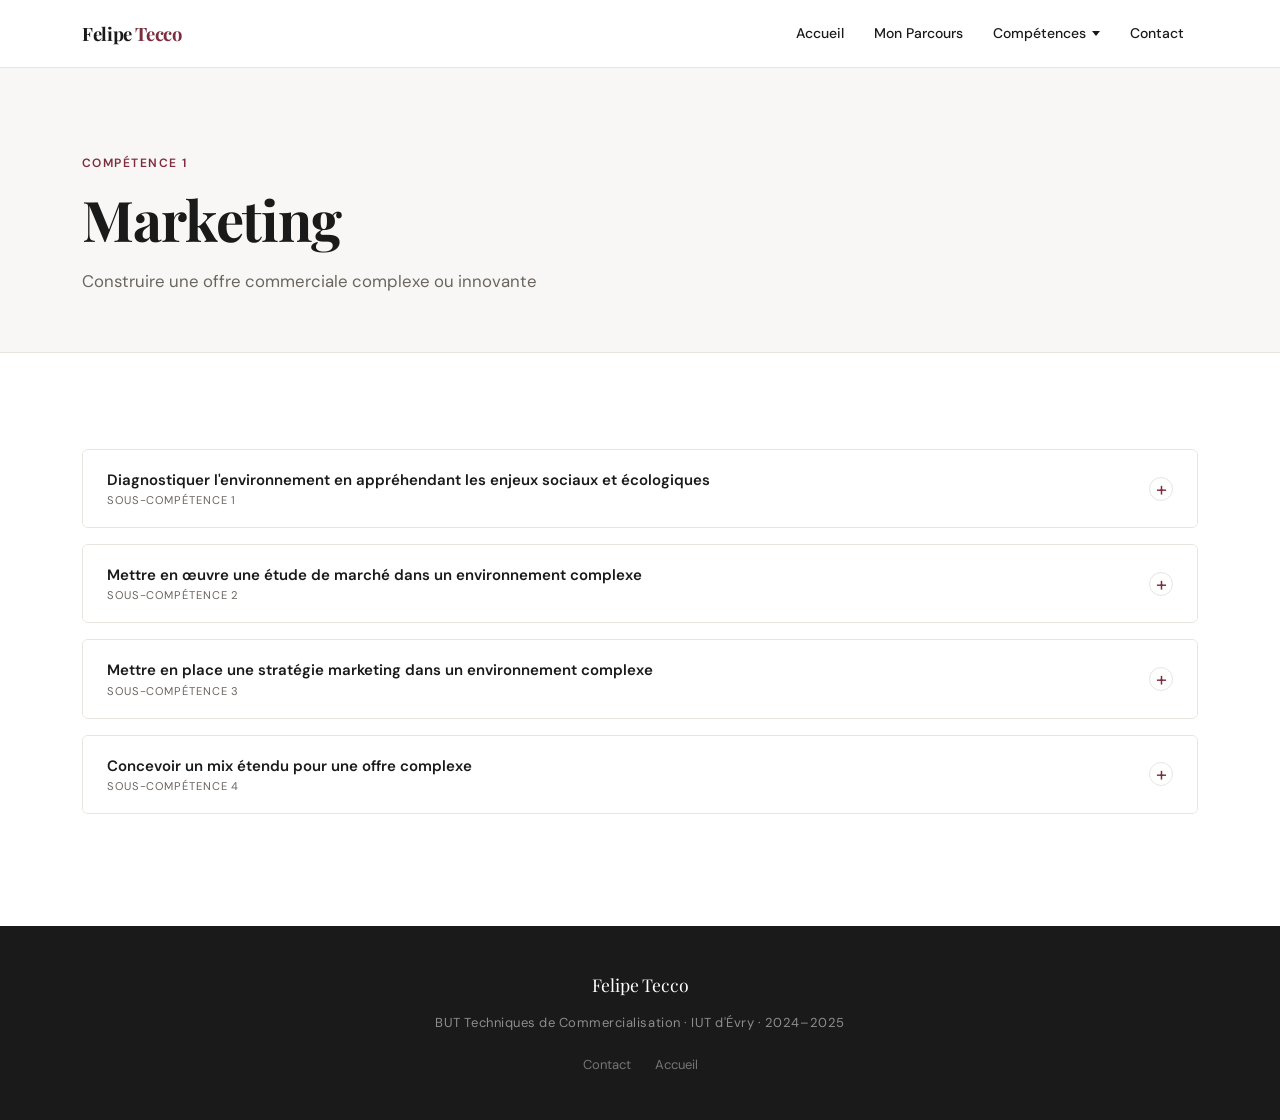
==== competence1.html @ b7314e48 "Fix BTS → BUT throughout and add profile photo Replace all occurrences of "BTS Techniques de Commerc" ====
<!DOCTYPE html>
<html lang="fr">
<head>
  <meta charset="UTF-8" />
  <meta name="viewport" content="width=device-width, initial-scale=1.0" />
  <title>Compétence 1 — Marketing · Felipe Tecco</title>
  <link rel="preconnect" href="https://fonts.googleapis.com" />
  <link rel="preconnect" href="https://fonts.gstatic.com" crossorigin />
  <link href="https://fonts.googleapis.com/css2?family=Playfair+Display:wght@700;800&family=DM+Sans:wght@400;500;600&display=swap" rel="stylesheet" />
  <link rel="stylesheet" href="assets/style.css" />
</head>
<body>

  <!-- NAV -->
  <nav class="nav" role="navigation" aria-label="Navigation principale">
    <div class="nav__inner">
      <a href="index.html" class="nav__brand">Felipe <span>Tecco</span></a>
      <ul class="nav__links">
        <li><a href="index.html" class="nav__link">Accueil</a></li>
        <li><a href="profil.html" class="nav__link">Mon Parcours</a></li>
        <li class="nav__dropdown">
          <span class="nav__dropdown-toggle" tabindex="0">Compétences <span class="chevron"></span></span>
          <ul class="nav__dropdown-menu">
            <li><a href="competence1.html" class="nav__dropdown-item">Compétence 1 <span class="item-sub">Marketing</span></a></li>
            <li><a href="competence2.html" class="nav__dropdown-item">Compétence 2 <span class="item-sub">Vente</span></a></li>
            <li><a href="competence3.html" class="nav__dropdown-item">Compétence 3 <span class="item-sub">Communication</span></a></li>
            <li><a href="competence4.html" class="nav__dropdown-item">Compétence 4 <span class="item-sub">Business Développement</span></a></li>
            <li><a href="competence5.html" class="nav__dropdown-item">Compétence 5 <span class="item-sub">Relation Client</span></a></li>
          </ul>
        </li>
        <li><a href="contact.html" class="nav__link">Contact</a></li>
      </ul>
      <button class="nav__hamburger" aria-label="Ouvrir le menu"><span></span><span></span><span></span></button>
    </div>
    <div class="nav__mobile">
      <a href="index.html" class="nav__link">Accueil</a>
      <a href="profil.html" class="nav__link">Mon Parcours</a>
      <span class="nav__dropdown-toggle">Compétences <span class="chevron"></span></span>
      <ul class="nav__dropdown-menu">
        <li><a href="competence1.html" class="nav__dropdown-item">Compétence 1 — Marketing</a></li>
        <li><a href="competence2.html" class="nav__dropdown-item">Compétence 2 — Vente</a></li>
        <li><a href="competence3.html" class="nav__dropdown-item">Compétence 3 — Communication</a></li>
        <li><a href="competence4.html" class="nav__dropdown-item">Compétence 4 — Business Développement</a></li>
        <li><a href="competence5.html" class="nav__dropdown-item">Compétence 5 — Relation Client</a></li>
      </ul>
      <a href="contact.html" class="nav__link">Contact</a>
    </div>
  </nav>

  <!-- PAGE HERO -->
  <div class="page-hero">
    <div class="container">
      <span class="page-hero__eyebrow">Compétence 1</span>
      <h1 class="page-hero__title">Marketing</h1>
      <p class="page-hero__subtitle">Construire une offre commerciale complexe ou innovante</p>
    </div>
  </div>

  <!-- ACCORDIONS -->
  <section class="section">
    <div class="container">

      <!-- SC1 -->
      <div class="accordion">
        <button class="accordion-header">
          <span class="accordion-header__title">
            Diagnostiquer l'environnement en appréhendant les enjeux sociaux et écologiques
            <span class="accordion-header__sub">Sous-compétence 1</span>
          </span>
          <span class="icon">+</span>
        </button>
        <div class="accordion-content">
          <div class="cards-grid">

            <div class="card">
              <img class="card__image" src="https://static.wixstatic.com/media/6a7b03_b6eb41e1107e409497228c99e20d9a70~mv2.png/v1/fill/w_600,h_329,al_c,q_85,usm_0.66_1.00_0.01,enc_avif,quality_auto/6a7b03_b6eb41e1107e409497228c99e20d9a70~mv2.png" alt="Création de l'application mobile senior Part'Âge" loading="lazy" />
              <div class="card__body">
                <h3 class="card__title">Création de l'application mobile senior « Part'Âge »</h3>
                <p class="card__desc">Dans le cadre d'un projet de création d'entreprise, nous devions concevoir une offre innovante répondant à un besoin de marché réel tout en intégrant les enjeux sociétaux actuels. Avec mon équipe, nous avons identifié l'isolement social des seniors comme une problématique majeure liée au vieillissement de la population et à l'évolution des modes de vie. Nous avons réalisé une étude de marché, analysé les attentes et comportements des utilisateurs seniors, puis conçu l'application mobile « Part'Âge », destinée à favoriser les rencontres amicales entre seniors autour d'activités comme la marche ou les échanges conviviaux. Ce projet m'a permis de développer ma capacité à diagnostiquer un environnement social et transformer un enjeu sociétal en opportunité marketing concrète.</p>
                <div class="card__footer">
                  <a href="https://www.canva.com/design/DAG-NcXLlII/H0peiGUd16A9NmRMWsntsw/edit" target="_blank" rel="noopener" class="btn btn--ghost btn--sm">Voir le projet</a>
                </div>
              </div>
            </div>

            <div class="card">
              <img class="card__image" src="https://static.wixstatic.com/media/6a7b03_a4203365048d4bf9bb05c1805258650e~mv2.png/v1/fill/w_448,h_275,al_c,q_85,usm_0.66_1.00_0.01,enc_avif,quality_auto/6a7b03_a4203365048d4bf9bb05c1805258650e~mv2.png" alt="Étude marketing – Impact de l'IA sur les étudiants" loading="lazy" />
              <div class="card__body">
                <h3 class="card__title">Étude marketing – Impact de l'IA sur le quotidien des étudiants</h3>
                <p class="card__desc">Dans le cadre d'une étude marketing, nous avons analysé l'impact de l'intelligence artificielle sur les habitudes et comportements des étudiants afin de comprendre comment une innovation technologique transforme un environnement d'usage. Nous avons mené une étude qualitative et quantitative, complétée par des entretiens individuels, afin d'identifier les évolutions des pratiques de travail et d'apprentissage. Ce projet m'a permis de renforcer ma capacité à observer les transformations d'un environnement et à intégrer les impacts sociétaux et technologiques dans une analyse marketing.</p>
                <div class="card__footer">
                  <a href="https://www.canva.com/design/DAHA6vSLvBk/TlxOs_dgFJTgHVYdNB839g/edit" target="_blank" rel="noopener" class="btn btn--ghost btn--sm">Voir le projet</a>
                </div>
              </div>
            </div>

            <div class="card">
              <img class="card__image" src="https://static.wixstatic.com/media/6a7b03_5403217b1704484ea4cca245613bf058~mv2.png/v1/fill/w_530,h_302,al_c,q_85,usm_0.66_1.00_0.01,enc_avif,quality_auto/6a7b03_5403217b1704484ea4cca245613bf058~mv2.png" alt="Communication de crise Carrefour" loading="lazy" />
              <div class="card__body">
                <h3 class="card__title">Communication de crise Carrefour</h3>
                <p class="card__desc">Dans le cadre d'un exercice de stratégie marketing, nous avons imaginé la gestion d'un bad buzz autour du lancement fictif d'un shampoing écologique par Carrefour. Nous avons analysé les attentes des consommateurs en matière de transparence environnementale, identifié les causes potentielles de rejet et conçu une stratégie de communication de crise adaptée. Ce projet m'a permis de mieux comprendre comment les enjeux écologiques influencent la perception d'une offre commerciale.</p>
                <div class="card__footer">
                  <a href="https://www.canva.com/design/DAG7li88ePQ/NHK-PbdaGgLIfol9tX46SA/edit" target="_blank" rel="noopener" class="btn btn--ghost btn--sm">Voir le projet</a>
                </div>
              </div>
            </div>

          </div>
        </div>
      </div>

      <!-- SC2 -->
      <div class="accordion">
        <button class="accordion-header">
          <span class="accordion-header__title">
            Mettre en œuvre une étude de marché dans un environnement complexe
            <span class="accordion-header__sub">Sous-compétence 2</span>
          </span>
          <span class="icon">+</span>
        </button>
        <div class="accordion-content">
          <div class="cards-grid">

            <div class="card">
              <img class="card__image" src="https://static.wixstatic.com/media/6a7b03_b5e159305889434984a1771ac83169f4~mv2.png/v1/fill/w_561,h_312,al_c,q_85,usm_0.66_1.00_0.01,enc_avif,quality_auto/6a7b03_b5e159305889434984a1771ac83169f4~mv2.png" alt="Part'Âge étude de marché" loading="lazy" />
              <div class="card__body">
                <h3 class="card__title">Part'Âge (étude de marché complète)</h3>
                <p class="card__desc">Dans le cadre du projet Part'Âge, nous avons mené une étude de marché complète afin d'analyser le potentiel du secteur, les tendances démographiques, les besoins spécifiques de notre cible et les solutions concurrentes. Nous avons étudié les attentes des utilisateurs potentiels, leur rapport au numérique et les freins à l'adoption. Ce projet m'a permis de développer une méthodologie structurée d'étude de marché en environnement complexe, intégrant analyse sectorielle, comportementale et concurrentielle.</p>
                <div class="card__footer">
                  <a href="https://www.canva.com/design/DAG-NcXLlII/H0peiGUd16A9NmRMWsntsw/edit" target="_blank" rel="noopener" class="btn btn--ghost btn--sm">Voir le projet</a>
                </div>
              </div>
            </div>

            <div class="card">
              <img class="card__image" src="https://static.wixstatic.com/media/6a7b03_ea03ee5318a448d4b7b4f249b4cee087~mv2.png/v1/fill/w_540,h_302,al_c,q_85,usm_0.66_1.00_0.01,enc_avif,quality_auto/6a7b03_ea03ee5318a448d4b7b4f249b4cee087~mv2.png" alt="Étude marketing IA étudiants" loading="lazy" />
              <div class="card__body">
                <h3 class="card__title">Étude marketing IA / étudiants</h3>
                <p class="card__desc">Nous avons conçu et mené une étude qualitative et quantitative sur l'impact de l'IA sur les comportements étudiants, comprenant questionnaires et entretiens individuels. Nous avons collecté, traité et analysé les données pour faire ressortir les tendances d'usage et les opportunités associées. Ce projet m'a permis d'acquérir une expérience concrète dans la mise en œuvre d'une étude de marché sur un sujet innovant nécessitant une forte capacité d'analyse.</p>
                <div class="card__footer">
                  <a href="https://www.canva.com/design/DAHA6vSLvBk/TlxOs_dgFJTgHVYdNB839g/edit" target="_blank" rel="noopener" class="btn btn--ghost btn--sm">Voir le projet</a>
                </div>
              </div>
            </div>

            <div class="card">
              <img class="card__image" src="https://static.wixstatic.com/media/6a7b03_0b5c66eaf1c0448a8e9c6d7c8ba0e8fe~mv2.png/v1/fill/w_600,h_335,al_c,q_85,usm_0.66_1.00_0.01,enc_avif,quality_auto/6a7b03_0b5c66eaf1c0448a8e9c6d7c8ba0e8fe~mv2.png" alt="Présentation du marché B2B Schneider Electric" loading="lazy" />
              <div class="card__body">
                <h3 class="card__title">Présentation du marché B2B Schneider Electric</h3>
                <p class="card__desc">Nous avons réalisé une étude approfondie du marché de Schneider Electric : structure du marché, profils clients, tendances, concurrence et chaîne de valeur. Ce projet m'a permis de mieux appréhender les spécificités d'un environnement B2B complexe et d'identifier les facteurs influençant les décisions stratégiques.</p>
                <div class="card__footer">
                  <a href="https://www.canva.com/design/DAG497lMsws/YotBS5uQXIpExZmN1yrBUA/edit" target="_blank" rel="noopener" class="btn btn--ghost btn--sm">Voir le projet</a>
                </div>
              </div>
            </div>

          </div>
        </div>
      </div>

      <!-- SC3 -->
      <div class="accordion">
        <button class="accordion-header">
          <span class="accordion-header__title">
            Mettre en place une stratégie marketing dans un environnement complexe
            <span class="accordion-header__sub">Sous-compétence 3</span>
          </span>
          <span class="icon">+</span>
        </button>
        <div class="accordion-content">
          <div class="cards-grid">

            <div class="card">
              <img class="card__image" src="https://static.wixstatic.com/media/6a7b03_e0381b89fbb640a2b2275a6ba802fc7f~mv2.png/v1/fill/w_600,h_337,al_c,q_85,usm_0.66_1.00_0.01,enc_avif,quality_auto/6a7b03_e0381b89fbb640a2b2275a6ba802fc7f~mv2.png" alt="Stratégie marketing Michel & Augustin" loading="lazy" />
              <div class="card__body">
                <h3 class="card__title">Stratégie marketing opérationnelle – Michel & Augustin</h3>
                <p class="card__desc">Nous avons élaboré une stratégie marketing complète pour Michel & Augustin : SWOT, ciblage, positionnement, mix marketing et innovation produit 2024. Ce projet m'a permis de développer ma capacité à concevoir et structurer une stratégie marketing complète dans un environnement concurrentiel et dynamique.</p>
                <div class="card__footer">
                  <a href="https://www.canva.com/design/DAHAvshxKjs/Dt5GbH0t8UQNN6Q5ZSJFBg/edit" target="_blank" rel="noopener" class="btn btn--ghost btn--sm">Voir le projet</a>
                </div>
              </div>
            </div>

            <div class="card">
              <img class="card__image" src="https://static.wixstatic.com/media/6a7b03_f47c1704d2cd467294eefc1efb4aac7f~mv2.png/v1/fill/w_600,h_336,al_c,q_85,usm_0.66_1.00_0.01,enc_avif,quality_auto/6a7b03_f47c1704d2cd467294eefc1efb4aac7f~mv2.png" alt="Communication de crise Carrefour bad buzz" loading="lazy" />
              <div class="card__body">
                <h3 class="card__title">Communication de crise Carrefour (bad buzz produit écologique)</h3>
                <p class="card__desc">Nous avons construit une stratégie de communication de crise pour Carrefour suite à un bad buzz fictif. Nous avons analysé les causes de la crise, les attentes consommateurs et élaboré un plan structuré pour restaurer la confiance. Ce projet m'a permis de comprendre comment adapter une stratégie marketing dans un contexte de réputation sensible.</p>
                <div class="card__footer">
                  <a href="https://www.canva.com/design/DAG7li88ePQ/NHK-PbdaGgLIfol9tX46SA/edit" target="_blank" rel="noopener" class="btn btn--ghost btn--sm">Voir le projet</a>
                </div>
              </div>
            </div>

            <div class="card">
              <img class="card__image" src="https://static.wixstatic.com/media/6a7b03_bfbbbb33330b4c3f97dbf9bbb5a5fed7~mv2.png/v1/fill/w_600,h_337,al_c,q_85,usm_0.66_1.00_0.01,enc_avif,quality_auto/6a7b03_bfbbbb33330b4c3f97dbf9bbb5a5fed7~mv2.png" alt="Analyse marketing B2B Peugeot" loading="lazy" />
              <div class="card__body">
                <h3 class="card__title">Analyse marketing B2B – Peugeot</h3>
                <p class="card__desc">Nous avons analysé la stratégie de Peugeot sur le marché professionnel : positionnement, ciblage et actions marketing dans le secteur automobile. Ce projet m'a permis de mieux comprendre la construction d'une stratégie marketing adaptée à un marché industriel et fortement structuré.</p>
                <div class="card__footer">
                  <a href="https://www.canva.com/design/DAHA2-D0y5A/LdI1qPLMAtLXOkcrIr-4fg/edit" target="_blank" rel="noopener" class="btn btn--ghost btn--sm">Voir le projet</a>
                </div>
              </div>
            </div>

          </div>
        </div>
      </div>

      <!-- SC4 -->
      <div class="accordion">
        <button class="accordion-header">
          <span class="accordion-header__title">
            Concevoir un mix étendu pour une offre complexe
            <span class="accordion-header__sub">Sous-compétence 4</span>
          </span>
          <span class="icon">+</span>
        </button>
        <div class="accordion-content">
          <div class="cards-grid">

            <div class="card">
              <img class="card__image" src="https://static.wixstatic.com/media/6a7b03_912c333fafb5430fa8e4e2357adf283c~mv2.png/v1/fill/w_600,h_339,al_c,q_85,usm_0.66_1.00_0.01,enc_avif,quality_auto/6a7b03_912c333fafb5430fa8e4e2357adf283c~mv2.png" alt="Michel et Augustin mix marketing" loading="lazy" />
              <div class="card__body">
                <h3 class="card__title">Michel & Augustin (mix marketing complet + innovation produit)</h3>
                <p class="card__desc">Nous avons construit un mix marketing complet intégrant les 4P et une innovation produit 2024 : stratégie produit, politique de prix cohérente avec le positionnement premium-accessible, distribution et communication. Ce projet m'a permis de concevoir un mix marketing cohérent et étendu intégrant les dimensions classiques et une logique d'innovation.</p>
                <div class="card__footer">
                  <a href="https://www.canva.com/design/DAHAvshxKjs/Dt5GbH0t8UQNN6Q5ZSJFBg/edit" target="_blank" rel="noopener" class="btn btn--ghost btn--sm">Voir le projet</a>
                </div>
              </div>
            </div>

            <div class="card">
              <img class="card__image" src="https://static.wixstatic.com/media/6a7b03_028bc35c8686451baa35298354bc08a6~mv2.png/v1/fill/w_600,h_336,al_c,q_85,usm_0.66_1.00_0.01,enc_avif,quality_auto/6a7b03_028bc35c8686451baa35298354bc08a6~mv2.png" alt="Part'Âge business model" loading="lazy" />
              <div class="card__body">
                <h3 class="card__title">Part'Âge (business model + offre complète)</h3>
                <p class="card__desc">Nous avons conçu une offre complète d'application mobile senior en structurant l'ensemble du modèle économique : proposition de valeur, fonctionnalités, modèle de monétisation, structure de coûts. Ce projet m'a permis de concevoir un mix élargi au-delà des 4P traditionnels, intégrant les dimensions produit-service et business model.</p>
                <div class="card__footer">
                  <a href="https://www.canva.com/design/DAG-NcXLlII/H0peiGUd16A9NmRMWsntsw/edit" target="_blank" rel="noopener" class="btn btn--ghost btn--sm">Voir le projet</a>
                </div>
              </div>
            </div>

            <div class="card">
              <img class="card__image" src="https://static.wixstatic.com/media/6a7b03_548fc6179b2e4637bcf029da7b449b0d~mv2.png/v1/fill/w_600,h_337,al_c,q_85,usm_0.66_1.00_0.01,enc_avif,quality_auto/6a7b03_548fc6179b2e4637bcf029da7b449b0d~mv2.png" alt="Communication de crise Carrefour mix adapté" loading="lazy" />
              <div class="card__body">
                <h3 class="card__title">Communication de crise Carrefour (mix adapté en situation sensible)</h3>
                <p class="card__desc">Nous avons adapté le mix marketing d'une marque dans un contexte de crise en identifiant les incohérences perçues et en proposant des ajustements de communication et de positionnement pour restaurer la confiance. Ce projet m'a permis de comprendre comment un mix marketing doit être ajusté en fonction des réactions du marché.</p>
                <div class="card__footer">
                  <a href="https://www.canva.com/design/DAG7li88ePQ/NHK-PbdaGgLIfol9tX46SA/edit" target="_blank" rel="noopener" class="btn btn--ghost btn--sm">Voir le projet</a>
                </div>
              </div>
            </div>

          </div>
        </div>
      </div>

    </div>
  </section>

  <!-- FOOTER -->
  <footer class="footer">
    <div class="container">
      <div class="footer__inner">
        <span class="footer__name">Felipe Tecco</span>
        <span class="footer__meta">BUT Techniques de Commercialisation · IUT d'Évry · 2024–2025</span>
        <div class="footer__links">
          <a href="contact.html">Contact</a>
          <a href="index.html">Accueil</a>
        </div>
      </div>
    </div>
  </footer>

  <script src="assets/main.js"></script>
</body>
</html>
---- assets/style.css ----
/* ============================================================
   PORTFOLIO — Felipe Tecco
   BUT Techniques de Commercialisation
   ============================================================ */

/* ------------------------------------------------------------
   1. CSS CUSTOM PROPERTIES
   ------------------------------------------------------------ */
:root {
  --color-white: #FFFFFF;
  --color-black: #1a1a1a;
  --color-bordeaux: #7B2D3E;
  --color-bordeaux-dark: #5e2230;
  --color-gray-light: #f8f7f5;
  --color-gray-mid: #e8e5e0;
  --color-gray-text: #6b6560;

  --font-display: 'Playfair Display', Georgia, serif;
  --font-body: 'DM Sans', system-ui, sans-serif;

  --size-h1: 3.5rem;
  --size-h2: 2rem;
  --size-h3: 1.25rem;
  --size-body: 1rem;
  --size-small: 0.875rem;

  --nav-height: 68px;
  --radius: 4px;
  --shadow-card: 0 2px 16px rgba(26, 26, 26, 0.07);
  --transition: 0.2s ease;
}

/* ------------------------------------------------------------
   2. RESET & BASE
   ------------------------------------------------------------ */
*, *::before, *::after {
  box-sizing: border-box;
  margin: 0;
  padding: 0;
}

html {
  scroll-behavior: smooth;
  font-size: 16px;
}

body {
  font-family: var(--font-body);
  font-size: var(--size-body);
  color: var(--color-black);
  background: var(--color-white);
  line-height: 1.7;
  -webkit-font-smoothing: antialiased;
}

img {
  display: block;
  max-width: 100%;
  height: auto;
}

a {
  color: inherit;
  text-decoration: none;
}

ul, ol {
  list-style: none;
}

button {
  cursor: pointer;
  border: none;
  background: none;
  font-family: inherit;
}

/* ------------------------------------------------------------
   3. TYPOGRAPHY
   ------------------------------------------------------------ */
h1, h2, h3, h4 {
  font-family: var(--font-display);
  font-weight: 700;
  line-height: 1.2;
  letter-spacing: -0.02em;
}

h1 { font-size: var(--size-h1); }
h2 { font-size: var(--size-h2); }
h3 { font-size: var(--size-h3); }

p {
  max-width: 70ch;
  line-height: 1.75;
}

.text-bordeaux { color: var(--color-bordeaux); }
.text-muted {
  color: var(--color-gray-text);
  font-size: var(--size-small);
  letter-spacing: 0.06em;
  text-transform: uppercase;
}

/* ------------------------------------------------------------
   4. LAYOUT UTILITIES
   ------------------------------------------------------------ */
.container {
  width: 100%;
  max-width: 1180px;
  margin: 0 auto;
  padding: 0 2rem;
}

.section {
  padding: 6rem 0;
}

.section--gray {
  background: var(--color-gray-light);
}

.section-label {
  display: inline-block;
  font-family: var(--font-body);
  font-size: 0.75rem;
  font-weight: 600;
  letter-spacing: 0.12em;
  text-transform: uppercase;
  color: var(--color-bordeaux);
  margin-bottom: 1rem;
}

.section-title {
  font-size: var(--size-h2);
  margin-bottom: 1rem;
}

.section-intro {
  font-size: 1.05rem;
  color: var(--color-gray-text);
  max-width: 60ch;
  margin-bottom: 3rem;
}

/* ------------------------------------------------------------
   5. NAVIGATION
   ------------------------------------------------------------ */
.nav {
  position: sticky;
  top: 0;
  z-index: 1000;
  background: var(--color-white);
  border-bottom: 1px solid var(--color-gray-mid);
  height: var(--nav-height);
  display: flex;
  align-items: center;
}

.nav__inner {
  display: flex;
  align-items: center;
  justify-content: space-between;
  width: 100%;
  max-width: 1180px;
  margin: 0 auto;
  padding: 0 2rem;
}

.nav__brand {
  font-family: var(--font-display);
  font-size: 1.15rem;
  font-weight: 700;
  color: var(--color-black);
  letter-spacing: -0.02em;
  white-space: nowrap;
}

.nav__brand span {
  color: var(--color-bordeaux);
}

.nav__links {
  display: flex;
  align-items: center;
  gap: 0.125rem;
}

.nav__link {
  display: inline-flex;
  align-items: center;
  gap: 0.3rem;
  padding: 0.45rem 0.875rem;
  font-size: 0.875rem;
  font-weight: 500;
  color: var(--color-black);
  border-radius: var(--radius);
  transition: color var(--transition), background var(--transition);
  white-space: nowrap;
}

.nav__link:hover,
.nav__link.active {
  color: var(--color-bordeaux);
  background: rgba(123, 45, 62, 0.06);
}

.nav__link.active {
  font-weight: 600;
}

/* Dropdown */
.nav__dropdown {
  position: relative;
}

.nav__dropdown-toggle {
  display: inline-flex;
  align-items: center;
  gap: 0.35rem;
  padding: 0.45rem 0.875rem;
  font-size: 0.875rem;
  font-weight: 500;
  color: var(--color-black);
  border-radius: var(--radius);
  transition: color var(--transition), background var(--transition);
  cursor: pointer;
  user-select: none;
  white-space: nowrap;
}

.nav__dropdown-toggle:hover,
.nav__dropdown.open .nav__dropdown-toggle {
  color: var(--color-bordeaux);
  background: rgba(123, 45, 62, 0.06);
}

.nav__dropdown-toggle .chevron {
  display: inline-block;
  width: 0;
  height: 0;
  border-left: 4px solid transparent;
  border-right: 4px solid transparent;
  border-top: 5px solid currentColor;
  transition: transform var(--transition);
  margin-top: 1px;
  flex-shrink: 0;
}

.nav__dropdown.open .nav__dropdown-toggle .chevron {
  transform: rotate(180deg);
}

.nav__dropdown-menu {
  display: none;
  position: absolute;
  top: calc(100% + 8px);
  left: 0;
  background: var(--color-white);
  border: 1px solid var(--color-gray-mid);
  border-radius: 6px;
  box-shadow: 0 8px 32px rgba(26, 26, 26, 0.12);
  min-width: 270px;
  padding: 0.5rem 0;
  z-index: 100;
}

.nav__dropdown.open .nav__dropdown-menu {
  display: block;
}

.nav__dropdown-item {
  display: block;
  padding: 0.65rem 1.25rem;
  font-size: 0.875rem;
  font-weight: 500;
  color: var(--color-black);
  transition: color var(--transition), background var(--transition);
}

.nav__dropdown-item:hover,
.nav__dropdown-item.active {
  color: var(--color-bordeaux);
  background: var(--color-gray-light);
}

.nav__dropdown-item .item-sub {
  display: block;
  font-size: 0.75rem;
  font-weight: 400;
  color: var(--color-gray-text);
  margin-top: 0.1rem;
}

/* Hamburger */
.nav__hamburger {
  display: none;
  flex-direction: column;
  gap: 5px;
  padding: 8px;
  border-radius: var(--radius);
  cursor: pointer;
}

.nav__hamburger span {
  display: block;
  width: 22px;
  height: 2px;
  background: var(--color-black);
  transition: transform 0.25s ease, opacity 0.25s ease;
  transform-origin: center;
}

.nav__hamburger.open span:nth-child(1) {
  transform: translateY(7px) rotate(45deg);
}

.nav__hamburger.open span:nth-child(2) {
  opacity: 0;
}

.nav__hamburger.open span:nth-child(3) {
  transform: translateY(-7px) rotate(-45deg);
}

/* Mobile nav */
.nav__mobile {
  display: none;
  position: fixed;
  top: var(--nav-height);
  left: 0;
  right: 0;
  background: var(--color-white);
  border-bottom: 1px solid var(--color-gray-mid);
  padding: 0.75rem 1.5rem 1.5rem;
  z-index: 999;
  flex-direction: column;
  gap: 0;
  max-height: calc(100vh - var(--nav-height));
  overflow-y: auto;
}

.nav__mobile.open {
  display: flex;
}

.nav__mobile .nav__link,
.nav__mobile .nav__dropdown-toggle {
  width: 100%;
  padding: 0.875rem 0;
  border-radius: 0;
  border-bottom: 1px solid var(--color-gray-mid);
  font-size: 0.9375rem;
}

.nav__mobile .nav__dropdown-menu {
  position: static;
  box-shadow: none;
  border: none;
  padding: 0.25rem 0 0.25rem 1rem;
  min-width: unset;
  display: block;
}

.nav__mobile .nav__dropdown-item {
  padding: 0.625rem 0;
  border-bottom: 1px solid var(--color-gray-mid);
  font-size: 0.875rem;
}

.nav__mobile .nav__dropdown-item:last-child {
  border-bottom: none;
}

/* ------------------------------------------------------------
   6. HERO SECTION
   ------------------------------------------------------------ */
.hero {
  min-height: calc(100vh - var(--nav-height));
  display: flex;
  align-items: center;
  justify-content: center;
  background: var(--color-gray-light);
  text-align: center;
  padding: 5rem 2rem;
  position: relative;
  overflow: hidden;
}

.hero::before {
  content: '';
  position: absolute;
  top: 0; left: 0; right: 0; bottom: 0;
  background: radial-gradient(ellipse at 70% 30%, rgba(123, 45, 62, 0.06) 0%, transparent 60%);
  pointer-events: none;
}

.hero__inner {
  position: relative;
  max-width: 820px;
}

.hero__eyebrow {
  display: inline-block;
  font-size: 0.75rem;
  font-weight: 600;
  letter-spacing: 0.14em;
  text-transform: uppercase;
  color: var(--color-bordeaux);
  margin-bottom: 1.5rem;
  padding: 0.35rem 0.9rem;
  border: 1px solid rgba(123, 45, 62, 0.3);
  border-radius: 100px;
}

.hero__title {
  font-size: clamp(2.5rem, 7vw, var(--size-h1));
  margin-bottom: 1.25rem;
  color: var(--color-black);
}

.hero__subtitle {
  font-family: var(--font-body);
  font-size: 1.1rem;
  font-weight: 400;
  color: var(--color-gray-text);
  margin-bottom: 0.75rem;
  max-width: none;
}

.hero__accroche {
  font-family: var(--font-body);
  font-size: 1rem;
  font-weight: 500;
  color: var(--color-black);
  margin-bottom: 2.75rem;
  max-width: none;
}

.hero__cta-group {
  display: flex;
  gap: 1rem;
  justify-content: center;
  flex-wrap: wrap;
}

/* ------------------------------------------------------------
   7. BUTTONS
   ------------------------------------------------------------ */
.btn {
  display: inline-flex;
  align-items: center;
  gap: 0.5rem;
  padding: 0.7rem 1.5rem;
  font-family: var(--font-body);
  font-size: 0.875rem;
  font-weight: 600;
  border-radius: var(--radius);
  transition: background var(--transition), color var(--transition), border-color var(--transition);
  white-space: nowrap;
}

.btn--primary {
  background: var(--color-bordeaux);
  color: var(--color-white);
  border: 2px solid var(--color-bordeaux);
}

.btn--primary:hover {
  background: var(--color-bordeaux-dark);
  border-color: var(--color-bordeaux-dark);
}

.btn--outline {
  background: transparent;
  color: var(--color-black);
  border: 2px solid var(--color-black);
}

.btn--outline:hover {
  background: var(--color-black);
  color: var(--color-white);
}

.btn--ghost {
  background: transparent;
  color: var(--color-bordeaux);
  border: 2px solid var(--color-bordeaux);
}

.btn--ghost:hover {
  background: var(--color-bordeaux);
  color: var(--color-white);
}

.btn--sm {
  padding: 0.5rem 1.1rem;
  font-size: 0.8125rem;
}

/* ------------------------------------------------------------
   8. CARDS (PROJECT CARDS)
   ------------------------------------------------------------ */
.cards-grid {
  display: grid;
  grid-template-columns: repeat(3, 1fr);
  gap: 1.75rem;
}

.card {
  background: var(--color-white);
  border: 1px solid var(--color-gray-mid);
  border-radius: 6px;
  overflow: hidden;
  display: flex;
  flex-direction: column;
  box-shadow: var(--shadow-card);
  transition: box-shadow var(--transition), transform var(--transition);
}

.card:hover {
  box-shadow: 0 6px 28px rgba(26, 26, 26, 0.12);
  transform: translateY(-2px);
}

.card__image {
  width: 100%;
  height: 185px;
  object-fit: cover;
  background: var(--color-gray-mid);
  flex-shrink: 0;
}

.card__body {
  padding: 1.375rem 1.5rem 1.5rem;
  display: flex;
  flex-direction: column;
  flex: 1;
}

.card__title {
  font-size: var(--size-h3);
  margin-bottom: 0.75rem;
  line-height: 1.3;
}

.card__desc {
  font-size: 0.875rem;
  color: var(--color-gray-text);
  line-height: 1.65;
  flex: 1;
  margin-bottom: 1.25rem;
  max-width: none;
}

.card__footer {
  margin-top: auto;
}

/* ------------------------------------------------------------
   9. ACCORDION
   ------------------------------------------------------------ */
.accordion {
  border: 1px solid var(--color-gray-mid);
  border-radius: 6px;
  margin-bottom: 1rem;
  overflow: hidden;
}

.accordion-header {
  width: 100%;
  display: flex;
  align-items: center;
  justify-content: space-between;
  padding: 1.25rem 1.5rem;
  background: var(--color-white);
  font-family: var(--font-body);
  font-size: 0.9375rem;
  font-weight: 600;
  color: var(--color-black);
  text-align: left;
  cursor: pointer;
  transition: background var(--transition);
  gap: 1rem;
}

.accordion-header:hover {
  background: var(--color-gray-light);
}

.accordion.open .accordion-header {
  background: var(--color-gray-light);
  color: var(--color-bordeaux);
  border-bottom: 1px solid var(--color-gray-mid);
}

.accordion-header__title {
  display: flex;
  flex-direction: column;
  gap: 0.2rem;
}

.accordion-header__sub {
  font-family: var(--font-body);
  font-size: 0.7rem;
  font-weight: 400;
  color: var(--color-gray-text);
  text-transform: uppercase;
  letter-spacing: 0.08em;
}

.accordion-header .icon {
  flex-shrink: 0;
  width: 24px;
  height: 24px;
  display: flex;
  align-items: center;
  justify-content: center;
  color: var(--color-bordeaux);
  font-size: 1.25rem;
  font-weight: 400;
  line-height: 1;
  transition: transform var(--transition);
  border: 1.5px solid var(--color-gray-mid);
  border-radius: 50%;
}

.accordion.open .accordion-header .icon {
  transform: rotate(45deg);
  border-color: var(--color-bordeaux);
}

.accordion-content {
  display: none;
  padding: 2rem 1.5rem 2.5rem;
  background: var(--color-white);
}

.accordion.open .accordion-content {
  display: block;
}

/* ------------------------------------------------------------
   10. PAGE HERO (INNER PAGES)
   ------------------------------------------------------------ */
.page-hero {
  padding: 5rem 0 3.5rem;
  background: var(--color-gray-light);
  border-bottom: 1px solid var(--color-gray-mid);
}

.page-hero__eyebrow {
  display: inline-block;
  font-size: 0.75rem;
  font-weight: 600;
  letter-spacing: 0.12em;
  text-transform: uppercase;
  color: var(--color-bordeaux);
  margin-bottom: 0.75rem;
}

.page-hero__title {
  font-size: clamp(2rem, 5vw, var(--size-h1));
  margin-bottom: 0.875rem;
}

.page-hero__subtitle {
  font-size: 1.05rem;
  color: var(--color-gray-text);
  max-width: 60ch;
}

/* ------------------------------------------------------------
   11. PROFIL PAGE
   ------------------------------------------------------------ */
.profil-grid {
  display: grid;
  grid-template-columns: 280px 1fr;
  gap: 5rem;
  align-items: start;
}

.profil-aside {
  position: sticky;
  top: calc(var(--nav-height) + 2rem);
}

.profil-photo {
  width: 160px;
  height: 160px;
  border-radius: 50%;
  object-fit: cover;
  object-position: center top;
  display: block;
  margin: 0 auto 1.75rem;
  border: 3px solid var(--color-gray-mid);
}

.profil-photo-placeholder {
  width: 100%;
  aspect-ratio: 3/4;
  background: var(--color-gray-mid);
  border-radius: 6px;
  display: flex;
  flex-direction: column;
  align-items: center;
  justify-content: center;
  margin-bottom: 1.75rem;
  color: var(--color-gray-text);
  font-size: 0.8125rem;
  text-align: center;
  gap: 0.5rem;
  border: 2px dashed var(--color-gray-mid);
}

.profil-info-list {
  display: flex;
  flex-direction: column;
  gap: 1rem;
}

.profil-info-item {
  display: flex;
  flex-direction: column;
  gap: 0.15rem;
  padding-bottom: 1rem;
  border-bottom: 1px solid var(--color-gray-mid);
}

.profil-info-item:last-child {
  border-bottom: none;
  padding-bottom: 0;
}

.profil-info-item .label {
  font-size: 0.7rem;
  font-weight: 600;
  letter-spacing: 0.1em;
  text-transform: uppercase;
  color: var(--color-gray-text);
}

.profil-info-item .value {
  font-size: 0.9rem;
  font-weight: 500;
  color: var(--color-black);
}

.profil-main h2 {
  margin-bottom: 1.25rem;
}

.profil-main > p {
  color: var(--color-gray-text);
  margin-bottom: 1.5rem;
}

.timeline {
  margin-top: 3.5rem;
  border-top: 1px solid var(--color-gray-mid);
}

.timeline-title {
  font-size: var(--size-h2);
  margin-bottom: 0;
  padding-top: 2.5rem;
  padding-bottom: 1.5rem;
}

.timeline__item {
  display: grid;
  grid-template-columns: 110px 1fr;
  gap: 1.5rem;
  padding: 1.75rem 0;
  border-bottom: 1px solid var(--color-gray-mid);
}

.timeline__date {
  font-size: 0.8rem;
  font-weight: 600;
  color: var(--color-bordeaux);
  letter-spacing: 0.04em;
  padding-top: 0.15rem;
}

.timeline__content h3 {
  font-size: 1rem;
  margin-bottom: 0.35rem;
}

.timeline__content p {
  font-size: 0.875rem;
  color: var(--color-gray-text);
  margin-bottom: 0;
  max-width: none;
}

/* ------------------------------------------------------------
   12. CONTACT PAGE
   ------------------------------------------------------------ */
.contact-grid {
  display: grid;
  grid-template-columns: 1fr 1.5fr;
  gap: 5rem;
  align-items: start;
}

.contact-info h2 {
  margin-bottom: 1rem;
}

.contact-info > p {
  color: var(--color-gray-text);
  margin-bottom: 2.5rem;
}

.contact-links {
  display: flex;
  flex-direction: column;
  gap: 0.75rem;
}

.contact-link {
  display: flex;
  align-items: center;
  gap: 0.875rem;
  font-size: 0.9rem;
  font-weight: 500;
  color: var(--color-black);
  padding: 0.875rem 1rem;
  border: 1.5px solid var(--color-gray-mid);
  border-radius: 6px;
  transition: border-color var(--transition), color var(--transition);
}

.contact-link:hover {
  border-color: var(--color-bordeaux);
  color: var(--color-bordeaux);
}

/* Form */
.form {
  display: flex;
  flex-direction: column;
  gap: 1.25rem;
}

.form-group {
  display: flex;
  flex-direction: column;
  gap: 0.4rem;
}

.form-group label {
  font-size: 0.8125rem;
  font-weight: 600;
  letter-spacing: 0.04em;
  color: var(--color-black);
}

.form-group input,
.form-group textarea {
  width: 100%;
  padding: 0.8rem 1rem;
  font-family: var(--font-body);
  font-size: 0.9375rem;
  color: var(--color-black);
  background: var(--color-white);
  border: 1.5px solid var(--color-gray-mid);
  border-radius: var(--radius);
  outline: none;
  transition: border-color var(--transition);
  resize: vertical;
}

.form-group input:focus,
.form-group textarea:focus {
  border-color: var(--color-bordeaux);
}

.form-group textarea {
  min-height: 160px;
}

/* ------------------------------------------------------------
   13. FOOTER
   ------------------------------------------------------------ */
.footer {
  background: var(--color-black);
  color: rgba(255,255,255,0.5);
  padding: 2.75rem 0;
}

.footer__inner {
  display: flex;
  flex-direction: column;
  align-items: center;
  gap: 0.5rem;
  text-align: center;
}

.footer__name {
  font-family: var(--font-display);
  font-size: 1.1rem;
  color: var(--color-white);
  letter-spacing: -0.01em;
  margin-bottom: 0.25rem;
}

.footer__meta {
  font-size: 0.8125rem;
  letter-spacing: 0.04em;
}

.footer__links {
  display: flex;
  gap: 1.5rem;
  margin-top: 0.75rem;
}

.footer__links a {
  font-size: 0.8125rem;
  color: rgba(255,255,255,0.4);
  transition: color var(--transition);
}

.footer__links a:hover {
  color: var(--color-white);
}

/* ------------------------------------------------------------
   14. INDEX — INTRO / ABOUT
   ------------------------------------------------------------ */
.intro-grid {
  display: grid;
  grid-template-columns: 1fr 1fr;
  gap: 6rem;
  align-items: center;
}

.intro-text h2 {
  margin-bottom: 1.25rem;
}

.intro-text > p {
  color: var(--color-gray-text);
  margin-bottom: 1.5rem;
}

.intro-stat-row {
  display: flex;
  gap: 3rem;
  margin-top: 2.5rem;
  padding-top: 2rem;
  border-top: 1px solid var(--color-gray-mid);
}

.intro-stat h3 {
  font-size: 2.25rem;
  color: var(--color-bordeaux);
  margin-bottom: 0.2rem;
}

.intro-stat p {
  font-size: 0.8125rem;
  color: var(--color-gray-text);
  margin-bottom: 0;
  max-width: none;
}

.intro-visual {
  background: var(--color-gray-light);
  border-radius: 8px;
  aspect-ratio: 4/5;
  display: flex;
  align-items: center;
  justify-content: center;
  border: 1px solid var(--color-gray-mid);
  color: var(--color-gray-text);
  font-size: 0.875rem;
  text-align: center;
  padding: 2rem;
}

/* Competences strip */
.comp-strip {
  display: grid;
  grid-template-columns: repeat(5, 1fr);
  gap: 0;
  border: 1px solid var(--color-gray-mid);
  border-radius: 8px;
  overflow: hidden;
}

.comp-strip__item {
  padding: 2rem 1.5rem;
  display: flex;
  flex-direction: column;
  gap: 0.5rem;
  border-right: 1px solid var(--color-gray-mid);
  transition: background var(--transition);
  text-decoration: none;
  color: inherit;
}

.comp-strip__item:last-child {
  border-right: none;
}

.comp-strip__item:hover {
  background: var(--color-gray-light);
}

.comp-strip__num {
  font-family: var(--font-display);
  font-size: 1.75rem;
  color: var(--color-gray-mid);
  line-height: 1;
}

.comp-strip__title {
  font-size: 0.875rem;
  font-weight: 600;
  color: var(--color-black);
  line-height: 1.3;
}

.comp-strip__sub {
  font-size: 0.75rem;
  color: var(--color-gray-text);
  line-height: 1.4;
}

/* ------------------------------------------------------------
   15. DIVIDER
   ------------------------------------------------------------ */
hr.divider {
  border: none;
  border-top: 1px solid var(--color-gray-mid);
  margin: 0;
}

/* ------------------------------------------------------------
   16. BADGE / TAG
   ------------------------------------------------------------ */
.badge {
  display: inline-block;
  padding: 0.25rem 0.75rem;
  background: rgba(123, 45, 62, 0.08);
  color: var(--color-bordeaux);
  font-size: 0.75rem;
  font-weight: 600;
  letter-spacing: 0.06em;
  text-transform: uppercase;
  border-radius: 100px;
}

/* ------------------------------------------------------------
   17. RESPONSIVE
   ------------------------------------------------------------ */
@media (max-width: 1024px) {
  .comp-strip {
    grid-template-columns: repeat(3, 1fr);
  }
  .comp-strip__item:nth-child(3) {
    border-right: none;
  }
  .comp-strip__item:nth-child(n+4) {
    border-top: 1px solid var(--color-gray-mid);
  }
  .comp-strip__item:nth-child(4) {
    border-right: 1px solid var(--color-gray-mid);
  }
  .comp-strip__item:nth-child(5) {
    border-right: none;
  }
}

@media (max-width: 900px) {
  .nav__links {
    display: none;
  }
  .nav__hamburger {
    display: flex;
  }

  .intro-grid,
  .profil-grid,
  .contact-grid {
    grid-template-columns: 1fr;
    gap: 2.5rem;
  }

  .profil-aside {
    position: static;
  }

  .profil-photo-placeholder {
    aspect-ratio: 3/2;
    max-height: 280px;
  }

  .profil-grid {
    gap: 3rem;
  }

  .cards-grid {
    grid-template-columns: repeat(2, 1fr);
  }

  :root {
    --size-h1: 2.75rem;
  }
}

@media (max-width: 640px) {
  .container {
    padding: 0 1.25rem;
  }

  .section {
    padding: 3.5rem 0;
  }

  .cards-grid {
    grid-template-columns: 1fr;
  }

  .comp-strip {
    grid-template-columns: 1fr 1fr;
  }

  .comp-strip__item {
    border-right: 1px solid var(--color-gray-mid);
  }

  .comp-strip__item:nth-child(even) {
    border-right: none;
  }

  .comp-strip__item:nth-child(odd) {
    border-right: 1px solid var(--color-gray-mid);
  }

  .comp-strip__item:nth-child(n+3) {
    border-top: 1px solid var(--color-gray-mid);
  }

  :root {
    --size-h1: 2.2rem;
    --size-h2: 1.75rem;
  }

  .hero {
    padding: 3rem 1.25rem;
    min-height: 90vh;
  }

  .page-hero {
    padding: 3rem 0 2.5rem;
  }

  .intro-stat-row {
    flex-direction: column;
    gap: 1.5rem;
  }

  .timeline__item {
    grid-template-columns: 1fr;
    gap: 0.35rem;
  }

  .contact-grid {
    gap: 2rem;
  }

  .hero__cta-group {
    flex-direction: column;
    align-items: center;
  }
}
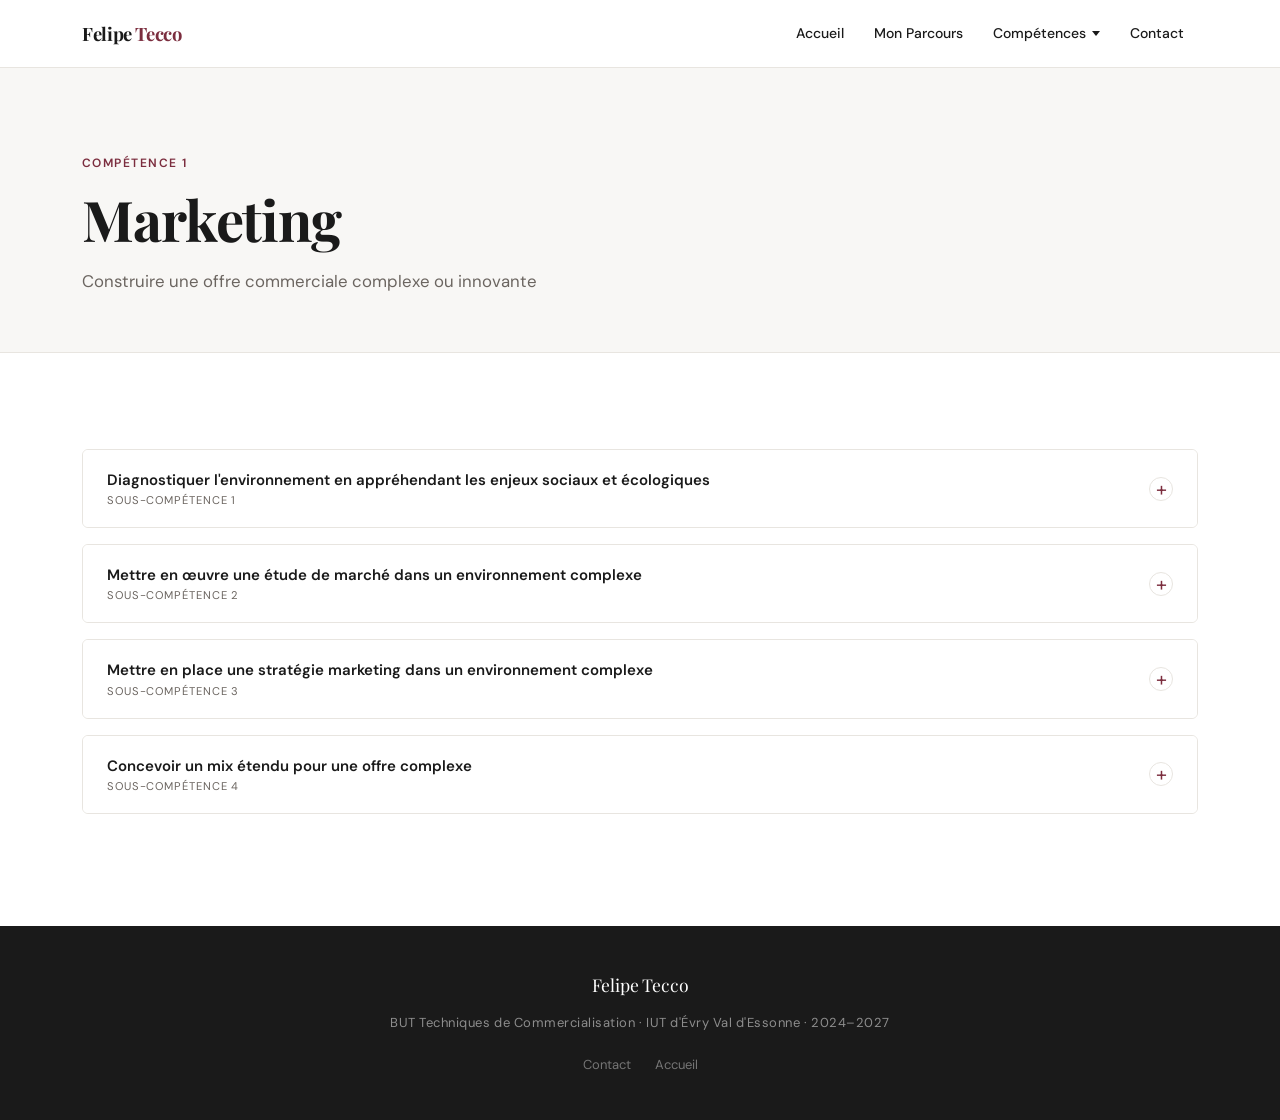
==== commit 8c8c0620: "Multiple corrections: photo, content, links and metadata - Use 'photo felipe.jpg' on Accueil, Contac" ====
--- a/competence1.html
+++ b/competence1.html
@@ -264,7 +264,7 @@
     <div class="container">
       <div class="footer__inner">
         <span class="footer__name">Felipe Tecco</span>
-        <span class="footer__meta">BUT Techniques de Commercialisation · IUT d'Évry · 2024–2025</span>
+        <span class="footer__meta">BUT Techniques de Commercialisation · IUT d'Évry Val d'Essonne · 2024–2027</span>
         <div class="footer__links">
           <a href="contact.html">Contact</a>
           <a href="index.html">Accueil</a>
--- a/assets/style.css
+++ b/assets/style.css
@@ -685,6 +685,17 @@
   top: calc(var(--nav-height) + 2rem);
 }
 
+.intro-photo {
+  width: 100%;
+  max-width: 320px;
+  border-radius: 8px;
+  object-fit: cover;
+  object-position: center top;
+  display: block;
+  margin: 0 auto;
+  box-shadow: 0 8px 32px rgba(0,0,0,0.10);
+}
+
 .profil-photo {
   width: 160px;
   height: 160px;
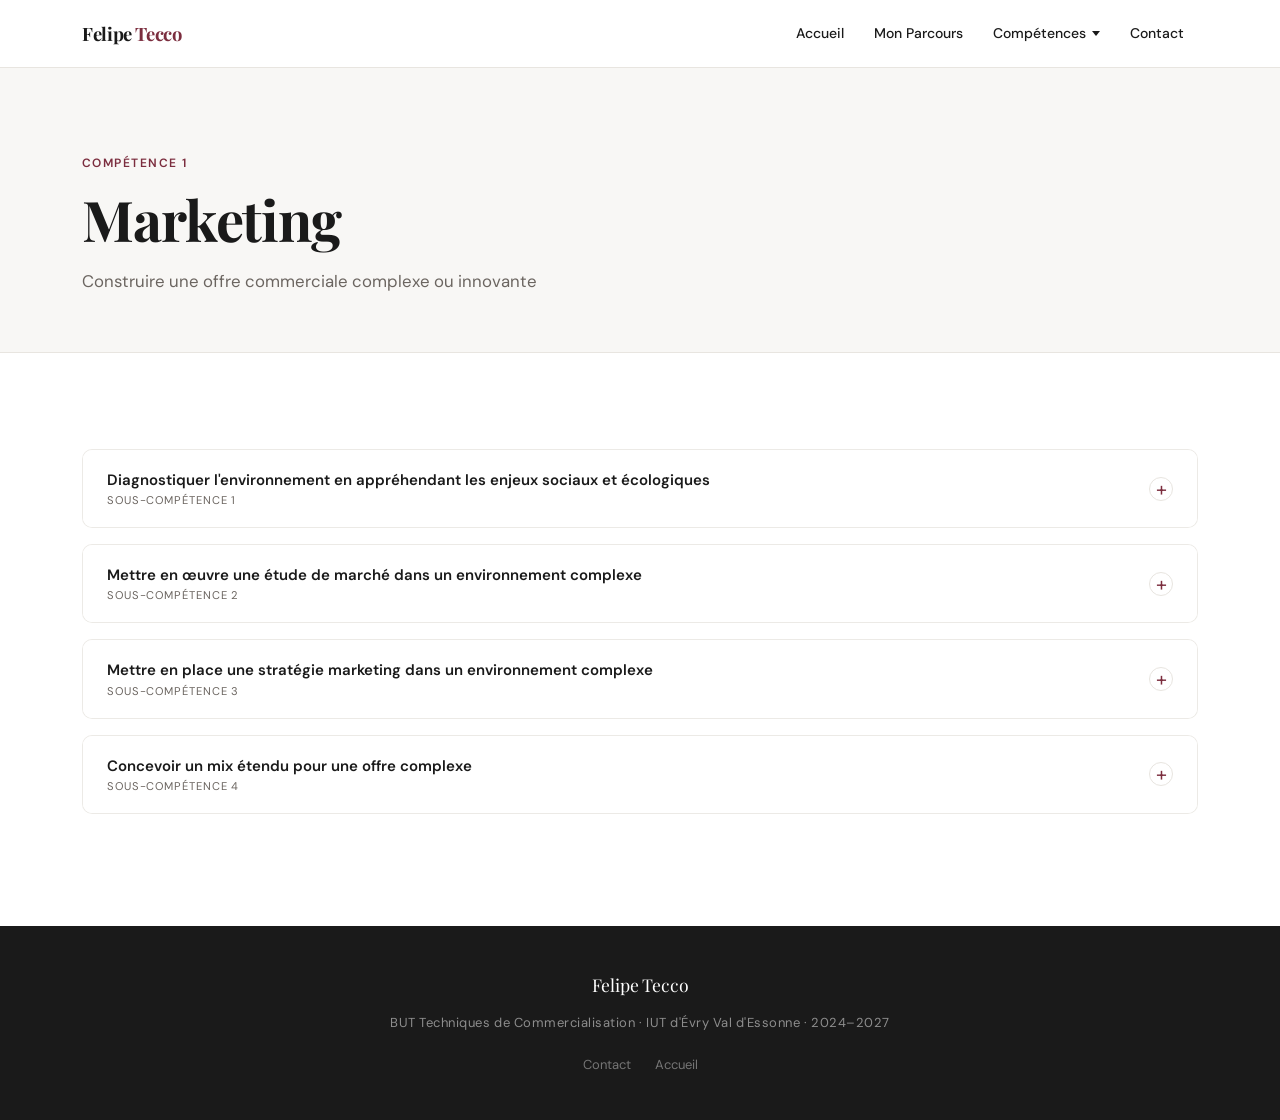
==== commit 86df060a: "Add AOS animations, glassmorphism cards, hover effects, hero gradient - AOS via CDN on all pages: fa" ====
--- a/competence1.html
+++ b/competence1.html
@@ -8,6 +8,7 @@
   <link rel="preconnect" href="https://fonts.gstatic.com" crossorigin />
   <link href="https://fonts.googleapis.com/css2?family=Playfair+Display:wght@700;800&family=DM+Sans:wght@400;500;600&display=swap" rel="stylesheet" />
   <link rel="stylesheet" href="assets/style.css" />
+  <link rel="stylesheet" href="https://unpkg.com/aos@2.3.4/dist/aos.css" />
 </head>
 <body>
 
@@ -50,9 +51,9 @@
   <!-- PAGE HERO -->
   <div class="page-hero">
     <div class="container">
-      <span class="page-hero__eyebrow">Compétence 1</span>
-      <h1 class="page-hero__title">Marketing</h1>
-      <p class="page-hero__subtitle">Construire une offre commerciale complexe ou innovante</p>
+      <span class="page-hero__eyebrow" data-aos="fade-down" data-aos-duration="500">Compétence 1</span>
+      <h1 class="page-hero__title" data-aos="fade-up" data-aos-delay="100">Marketing</h1>
+      <p class="page-hero__subtitle" data-aos="fade-up" data-aos-delay="200">Construire une offre commerciale complexe ou innovante</p>
     </div>
   </div>
 
@@ -61,7 +62,7 @@
     <div class="container">
 
       <!-- SC1 -->
-      <div class="accordion">
+      <div class="accordion" data-aos="fade-up" data-aos-duration="500">
         <button class="accordion-header">
           <span class="accordion-header__title">
             Diagnostiquer l'environnement en appréhendant les enjeux sociaux et écologiques
@@ -72,7 +73,7 @@
         <div class="accordion-content">
           <div class="cards-grid">
 
-            <div class="card">
+            <div class="card" data-aos="zoom-in" data-aos-duration="500" data-aos-delay="0">
               <img class="card__image" src="https://static.wixstatic.com/media/6a7b03_b6eb41e1107e409497228c99e20d9a70~mv2.png/v1/fill/w_600,h_329,al_c,q_85,usm_0.66_1.00_0.01,enc_avif,quality_auto/6a7b03_b6eb41e1107e409497228c99e20d9a70~mv2.png" alt="Création de l'application mobile senior Part'Âge" loading="lazy" />
               <div class="card__body">
                 <h3 class="card__title">Création de l'application mobile senior « Part'Âge »</h3>
@@ -83,7 +84,7 @@
               </div>
             </div>
 
-            <div class="card">
+            <div class="card" data-aos="zoom-in" data-aos-duration="500" data-aos-delay="100">
               <img class="card__image" src="https://static.wixstatic.com/media/6a7b03_a4203365048d4bf9bb05c1805258650e~mv2.png/v1/fill/w_448,h_275,al_c,q_85,usm_0.66_1.00_0.01,enc_avif,quality_auto/6a7b03_a4203365048d4bf9bb05c1805258650e~mv2.png" alt="Étude marketing – Impact de l'IA sur les étudiants" loading="lazy" />
               <div class="card__body">
                 <h3 class="card__title">Étude marketing – Impact de l'IA sur le quotidien des étudiants</h3>
@@ -94,7 +95,7 @@
               </div>
             </div>
 
-            <div class="card">
+            <div class="card" data-aos="zoom-in" data-aos-duration="500" data-aos-delay="200">
               <img class="card__image" src="https://static.wixstatic.com/media/6a7b03_5403217b1704484ea4cca245613bf058~mv2.png/v1/fill/w_530,h_302,al_c,q_85,usm_0.66_1.00_0.01,enc_avif,quality_auto/6a7b03_5403217b1704484ea4cca245613bf058~mv2.png" alt="Communication de crise Carrefour" loading="lazy" />
               <div class="card__body">
                 <h3 class="card__title">Communication de crise Carrefour</h3>
@@ -110,7 +111,7 @@
       </div>
 
       <!-- SC2 -->
-      <div class="accordion">
+      <div class="accordion" data-aos="fade-up" data-aos-duration="500">
         <button class="accordion-header">
           <span class="accordion-header__title">
             Mettre en œuvre une étude de marché dans un environnement complexe
@@ -121,7 +122,7 @@
         <div class="accordion-content">
           <div class="cards-grid">
 
-            <div class="card">
+            <div class="card" data-aos="zoom-in" data-aos-duration="500" data-aos-delay="0">
               <img class="card__image" src="https://static.wixstatic.com/media/6a7b03_b5e159305889434984a1771ac83169f4~mv2.png/v1/fill/w_561,h_312,al_c,q_85,usm_0.66_1.00_0.01,enc_avif,quality_auto/6a7b03_b5e159305889434984a1771ac83169f4~mv2.png" alt="Part'Âge étude de marché" loading="lazy" />
               <div class="card__body">
                 <h3 class="card__title">Part'Âge (étude de marché complète)</h3>
@@ -132,7 +133,7 @@
               </div>
             </div>
 
-            <div class="card">
+            <div class="card" data-aos="zoom-in" data-aos-duration="500" data-aos-delay="100">
               <img class="card__image" src="https://static.wixstatic.com/media/6a7b03_ea03ee5318a448d4b7b4f249b4cee087~mv2.png/v1/fill/w_540,h_302,al_c,q_85,usm_0.66_1.00_0.01,enc_avif,quality_auto/6a7b03_ea03ee5318a448d4b7b4f249b4cee087~mv2.png" alt="Étude marketing IA étudiants" loading="lazy" />
               <div class="card__body">
                 <h3 class="card__title">Étude marketing IA / étudiants</h3>
@@ -143,7 +144,7 @@
               </div>
             </div>
 
-            <div class="card">
+            <div class="card" data-aos="zoom-in" data-aos-duration="500" data-aos-delay="200">
               <img class="card__image" src="https://static.wixstatic.com/media/6a7b03_0b5c66eaf1c0448a8e9c6d7c8ba0e8fe~mv2.png/v1/fill/w_600,h_335,al_c,q_85,usm_0.66_1.00_0.01,enc_avif,quality_auto/6a7b03_0b5c66eaf1c0448a8e9c6d7c8ba0e8fe~mv2.png" alt="Présentation du marché B2B Schneider Electric" loading="lazy" />
               <div class="card__body">
                 <h3 class="card__title">Présentation du marché B2B Schneider Electric</h3>
@@ -159,7 +160,7 @@
       </div>
 
       <!-- SC3 -->
-      <div class="accordion">
+      <div class="accordion" data-aos="fade-up" data-aos-duration="500">
         <button class="accordion-header">
           <span class="accordion-header__title">
             Mettre en place une stratégie marketing dans un environnement complexe
@@ -170,7 +171,7 @@
         <div class="accordion-content">
           <div class="cards-grid">
 
-            <div class="card">
+            <div class="card" data-aos="zoom-in" data-aos-duration="500" data-aos-delay="0">
               <img class="card__image" src="https://static.wixstatic.com/media/6a7b03_e0381b89fbb640a2b2275a6ba802fc7f~mv2.png/v1/fill/w_600,h_337,al_c,q_85,usm_0.66_1.00_0.01,enc_avif,quality_auto/6a7b03_e0381b89fbb640a2b2275a6ba802fc7f~mv2.png" alt="Stratégie marketing Michel & Augustin" loading="lazy" />
               <div class="card__body">
                 <h3 class="card__title">Stratégie marketing opérationnelle – Michel & Augustin</h3>
@@ -181,7 +182,7 @@
               </div>
             </div>
 
-            <div class="card">
+            <div class="card" data-aos="zoom-in" data-aos-duration="500" data-aos-delay="100">
               <img class="card__image" src="https://static.wixstatic.com/media/6a7b03_f47c1704d2cd467294eefc1efb4aac7f~mv2.png/v1/fill/w_600,h_336,al_c,q_85,usm_0.66_1.00_0.01,enc_avif,quality_auto/6a7b03_f47c1704d2cd467294eefc1efb4aac7f~mv2.png" alt="Communication de crise Carrefour bad buzz" loading="lazy" />
               <div class="card__body">
                 <h3 class="card__title">Communication de crise Carrefour (bad buzz produit écologique)</h3>
@@ -192,7 +193,7 @@
               </div>
             </div>
 
-            <div class="card">
+            <div class="card" data-aos="zoom-in" data-aos-duration="500" data-aos-delay="200">
               <img class="card__image" src="https://static.wixstatic.com/media/6a7b03_bfbbbb33330b4c3f97dbf9bbb5a5fed7~mv2.png/v1/fill/w_600,h_337,al_c,q_85,usm_0.66_1.00_0.01,enc_avif,quality_auto/6a7b03_bfbbbb33330b4c3f97dbf9bbb5a5fed7~mv2.png" alt="Analyse marketing B2B Peugeot" loading="lazy" />
               <div class="card__body">
                 <h3 class="card__title">Analyse marketing B2B – Peugeot</h3>
@@ -208,7 +209,7 @@
       </div>
 
       <!-- SC4 -->
-      <div class="accordion">
+      <div class="accordion" data-aos="fade-up" data-aos-duration="500">
         <button class="accordion-header">
           <span class="accordion-header__title">
             Concevoir un mix étendu pour une offre complexe
@@ -219,7 +220,7 @@
         <div class="accordion-content">
           <div class="cards-grid">
 
-            <div class="card">
+            <div class="card" data-aos="zoom-in" data-aos-duration="500" data-aos-delay="0">
               <img class="card__image" src="https://static.wixstatic.com/media/6a7b03_912c333fafb5430fa8e4e2357adf283c~mv2.png/v1/fill/w_600,h_339,al_c,q_85,usm_0.66_1.00_0.01,enc_avif,quality_auto/6a7b03_912c333fafb5430fa8e4e2357adf283c~mv2.png" alt="Michel et Augustin mix marketing" loading="lazy" />
               <div class="card__body">
                 <h3 class="card__title">Michel & Augustin (mix marketing complet + innovation produit)</h3>
@@ -230,7 +231,7 @@
               </div>
             </div>
 
-            <div class="card">
+            <div class="card" data-aos="zoom-in" data-aos-duration="500" data-aos-delay="100">
               <img class="card__image" src="https://static.wixstatic.com/media/6a7b03_028bc35c8686451baa35298354bc08a6~mv2.png/v1/fill/w_600,h_336,al_c,q_85,usm_0.66_1.00_0.01,enc_avif,quality_auto/6a7b03_028bc35c8686451baa35298354bc08a6~mv2.png" alt="Part'Âge business model" loading="lazy" />
               <div class="card__body">
                 <h3 class="card__title">Part'Âge (business model + offre complète)</h3>
@@ -241,7 +242,7 @@
               </div>
             </div>
 
-            <div class="card">
+            <div class="card" data-aos="zoom-in" data-aos-duration="500" data-aos-delay="200">
               <img class="card__image" src="https://static.wixstatic.com/media/6a7b03_548fc6179b2e4637bcf029da7b449b0d~mv2.png/v1/fill/w_600,h_337,al_c,q_85,usm_0.66_1.00_0.01,enc_avif,quality_auto/6a7b03_548fc6179b2e4637bcf029da7b449b0d~mv2.png" alt="Communication de crise Carrefour mix adapté" loading="lazy" />
               <div class="card__body">
                 <h3 class="card__title">Communication de crise Carrefour (mix adapté en situation sensible)</h3>
@@ -273,6 +274,7 @@
     </div>
   </footer>
 
+  <script src="https://unpkg.com/aos@2.3.4/dist/aos.js"></script>
   <script src="assets/main.js"></script>
 </body>
 </html>
--- a/assets/style.css
+++ b/assets/style.css
@@ -380,7 +380,7 @@
   display: flex;
   align-items: center;
   justify-content: center;
-  background: var(--color-gray-light);
+  background: linear-gradient(135deg, #f8f7f5 0%, #ffffff 50%, #f3eef0 100%);
   text-align: center;
   padding: 5rem 2rem;
   position: relative;
@@ -391,12 +391,34 @@
   content: '';
   position: absolute;
   top: 0; left: 0; right: 0; bottom: 0;
-  background: radial-gradient(ellipse at 70% 30%, rgba(123, 45, 62, 0.06) 0%, transparent 60%);
+  background:
+    radial-gradient(ellipse at 70% 20%, rgba(123, 45, 62, 0.09) 0%, transparent 55%),
+    radial-gradient(ellipse at 10% 80%, rgba(123, 45, 62, 0.05) 0%, transparent 45%);
   pointer-events: none;
+}
+
+/* Subtle animated floating orb */
+.hero::after {
+  content: '';
+  position: absolute;
+  width: 600px;
+  height: 600px;
+  border-radius: 50%;
+  background: radial-gradient(circle, rgba(123,45,62,0.06) 0%, transparent 70%);
+  top: -100px;
+  right: -150px;
+  animation: floatOrb 8s ease-in-out infinite;
+  pointer-events: none;
+}
+
+@keyframes floatOrb {
+  0%, 100% { transform: translateY(0px) scale(1); }
+  50%       { transform: translateY(30px) scale(1.05); }
 }
 
 .hero__inner {
   position: relative;
+  z-index: 1;
   max-width: 820px;
 }
 
@@ -456,19 +478,26 @@
   font-size: 0.875rem;
   font-weight: 600;
   border-radius: var(--radius);
-  transition: background var(--transition), color var(--transition), border-color var(--transition);
+  transition: background 0.3s ease, color 0.3s ease, border-color 0.3s ease,
+              transform 0.25s ease, box-shadow 0.3s ease;
   white-space: nowrap;
+}
+
+.btn:hover {
+  transform: translateY(-2px);
 }
 
 .btn--primary {
   background: var(--color-bordeaux);
   color: var(--color-white);
   border: 2px solid var(--color-bordeaux);
+  box-shadow: 0 4px 14px rgba(123, 45, 62, 0.25);
 }
 
 .btn--primary:hover {
   background: var(--color-bordeaux-dark);
   border-color: var(--color-bordeaux-dark);
+  box-shadow: 0 8px 24px rgba(123, 45, 62, 0.35);
 }
 
 .btn--outline {
@@ -508,19 +537,22 @@
 }
 
 .card {
-  background: var(--color-white);
-  border: 1px solid var(--color-gray-mid);
-  border-radius: 6px;
+  background: rgba(255, 255, 255, 0.75);
+  border: 1px solid rgba(232, 229, 224, 0.6);
+  border-radius: 12px;
   overflow: hidden;
   display: flex;
   flex-direction: column;
-  box-shadow: var(--shadow-card);
-  transition: box-shadow var(--transition), transform var(--transition);
+  box-shadow: 0 2px 16px rgba(26,26,26,0.06), 0 0 0 0.5px rgba(123,45,62,0.04);
+  backdrop-filter: blur(8px);
+  -webkit-backdrop-filter: blur(8px);
+  transition: box-shadow 0.35s ease, transform 0.35s ease, border-color 0.35s ease;
 }
 
 .card:hover {
-  box-shadow: 0 6px 28px rgba(26, 26, 26, 0.12);
-  transform: translateY(-2px);
+  box-shadow: 0 16px 48px rgba(26, 26, 26, 0.14), 0 2px 8px rgba(123,45,62,0.08);
+  transform: translateY(-5px);
+  border-color: rgba(123, 45, 62, 0.2);
 }
 
 .card__image {
@@ -561,10 +593,18 @@
    9. ACCORDION
    ------------------------------------------------------------ */
 .accordion {
-  border: 1px solid var(--color-gray-mid);
-  border-radius: 6px;
+  border: 1px solid rgba(232, 229, 224, 0.8);
+  border-radius: 10px;
   margin-bottom: 1rem;
   overflow: hidden;
+  background: rgba(255,255,255,0.7);
+  backdrop-filter: blur(6px);
+  -webkit-backdrop-filter: blur(6px);
+  transition: box-shadow 0.3s ease, transform 0.3s ease;
+}
+
+.accordion:hover {
+  box-shadow: 0 4px 20px rgba(26,26,26,0.08);
 }
 
 .accordion-header {
@@ -688,23 +728,19 @@
 .intro-photo {
   width: 100%;
   max-width: 320px;
-  border-radius: 8px;
-  object-fit: cover;
-  object-position: center top;
+  border-radius: 0;
+  object-fit: contain;
   display: block;
   margin: 0 auto;
-  box-shadow: 0 8px 32px rgba(0,0,0,0.10);
 }
 
 .profil-photo {
-  width: 160px;
-  height: 160px;
-  border-radius: 50%;
-  object-fit: cover;
-  object-position: center top;
+  width: 100%;
+  max-width: 260px;
+  border-radius: 0;
+  object-fit: contain;
   display: block;
   margin: 0 auto 1.75rem;
-  border: 3px solid var(--color-gray-mid);
 }
 
 .profil-photo-placeholder {
@@ -1009,7 +1045,7 @@
   flex-direction: column;
   gap: 0.5rem;
   border-right: 1px solid var(--color-gray-mid);
-  transition: background var(--transition);
+  transition: background 0.3s ease, transform 0.3s ease, box-shadow 0.3s ease;
   text-decoration: none;
   color: inherit;
 }
@@ -1019,7 +1055,11 @@
 }
 
 .comp-strip__item:hover {
-  background: var(--color-gray-light);
+  background: var(--color-white);
+  transform: translateY(-3px);
+  box-shadow: 0 8px 24px rgba(26,26,26,0.08);
+  z-index: 1;
+  position: relative;
 }
 
 .comp-strip__num {
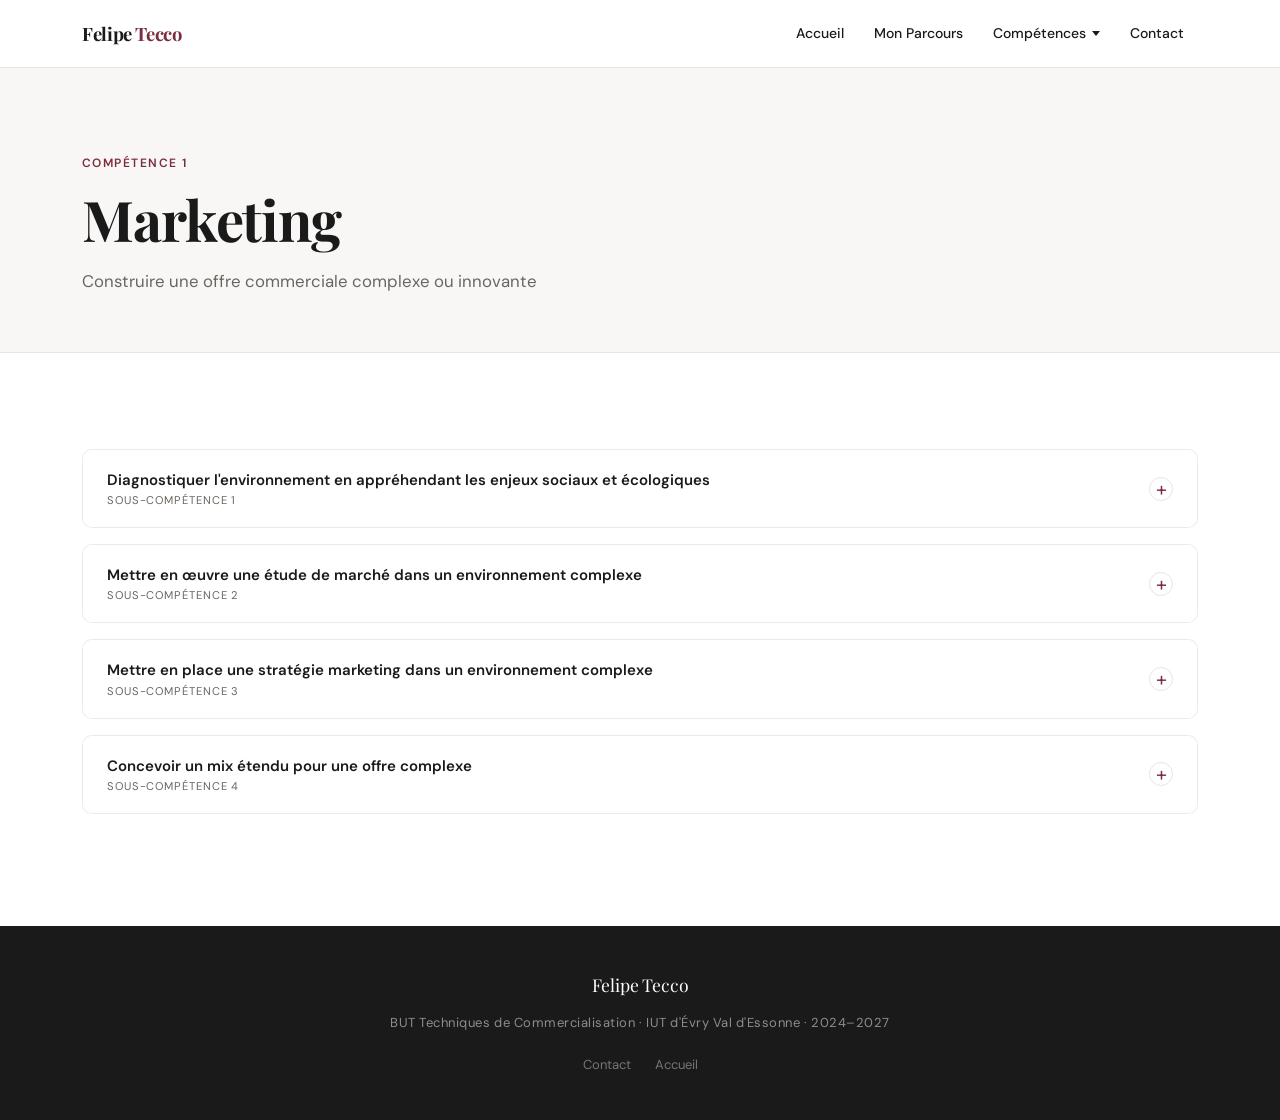
==== commit 4f771e2d: "Fix AOS breaking cards/images inside accordion (display:none) AOS sets opacity:0 on elements with da" ====
--- a/competence1.html
+++ b/competence1.html
@@ -62,8 +62,8 @@
     <div class="container">
 
       <!-- SC1 -->
-      <div class="accordion" data-aos="fade-up" data-aos-duration="500">
-        <button class="accordion-header">
+      <div class="accordion">
+        <button class="accordion-header" data-aos="fade-up" data-aos-duration="500">
           <span class="accordion-header__title">
             Diagnostiquer l'environnement en appréhendant les enjeux sociaux et écologiques
             <span class="accordion-header__sub">Sous-compétence 1</span>
@@ -73,7 +73,7 @@
         <div class="accordion-content">
           <div class="cards-grid">
 
-            <div class="card" data-aos="zoom-in" data-aos-duration="500" data-aos-delay="0">
+            <div class="card">
               <img class="card__image" src="https://static.wixstatic.com/media/6a7b03_b6eb41e1107e409497228c99e20d9a70~mv2.png/v1/fill/w_600,h_329,al_c,q_85,usm_0.66_1.00_0.01,enc_avif,quality_auto/6a7b03_b6eb41e1107e409497228c99e20d9a70~mv2.png" alt="Création de l'application mobile senior Part'Âge" loading="lazy" />
               <div class="card__body">
                 <h3 class="card__title">Création de l'application mobile senior « Part'Âge »</h3>
@@ -84,7 +84,7 @@
               </div>
             </div>
 
-            <div class="card" data-aos="zoom-in" data-aos-duration="500" data-aos-delay="100">
+            <div class="card">
               <img class="card__image" src="https://static.wixstatic.com/media/6a7b03_a4203365048d4bf9bb05c1805258650e~mv2.png/v1/fill/w_448,h_275,al_c,q_85,usm_0.66_1.00_0.01,enc_avif,quality_auto/6a7b03_a4203365048d4bf9bb05c1805258650e~mv2.png" alt="Étude marketing – Impact de l'IA sur les étudiants" loading="lazy" />
               <div class="card__body">
                 <h3 class="card__title">Étude marketing – Impact de l'IA sur le quotidien des étudiants</h3>
@@ -95,7 +95,7 @@
               </div>
             </div>
 
-            <div class="card" data-aos="zoom-in" data-aos-duration="500" data-aos-delay="200">
+            <div class="card">
               <img class="card__image" src="https://static.wixstatic.com/media/6a7b03_5403217b1704484ea4cca245613bf058~mv2.png/v1/fill/w_530,h_302,al_c,q_85,usm_0.66_1.00_0.01,enc_avif,quality_auto/6a7b03_5403217b1704484ea4cca245613bf058~mv2.png" alt="Communication de crise Carrefour" loading="lazy" />
               <div class="card__body">
                 <h3 class="card__title">Communication de crise Carrefour</h3>
@@ -111,8 +111,8 @@
       </div>
 
       <!-- SC2 -->
-      <div class="accordion" data-aos="fade-up" data-aos-duration="500">
-        <button class="accordion-header">
+      <div class="accordion">
+        <button class="accordion-header" data-aos="fade-up" data-aos-duration="500">
           <span class="accordion-header__title">
             Mettre en œuvre une étude de marché dans un environnement complexe
             <span class="accordion-header__sub">Sous-compétence 2</span>
@@ -122,7 +122,7 @@
         <div class="accordion-content">
           <div class="cards-grid">
 
-            <div class="card" data-aos="zoom-in" data-aos-duration="500" data-aos-delay="0">
+            <div class="card">
               <img class="card__image" src="https://static.wixstatic.com/media/6a7b03_b5e159305889434984a1771ac83169f4~mv2.png/v1/fill/w_561,h_312,al_c,q_85,usm_0.66_1.00_0.01,enc_avif,quality_auto/6a7b03_b5e159305889434984a1771ac83169f4~mv2.png" alt="Part'Âge étude de marché" loading="lazy" />
               <div class="card__body">
                 <h3 class="card__title">Part'Âge (étude de marché complète)</h3>
@@ -133,7 +133,7 @@
               </div>
             </div>
 
-            <div class="card" data-aos="zoom-in" data-aos-duration="500" data-aos-delay="100">
+            <div class="card">
               <img class="card__image" src="https://static.wixstatic.com/media/6a7b03_ea03ee5318a448d4b7b4f249b4cee087~mv2.png/v1/fill/w_540,h_302,al_c,q_85,usm_0.66_1.00_0.01,enc_avif,quality_auto/6a7b03_ea03ee5318a448d4b7b4f249b4cee087~mv2.png" alt="Étude marketing IA étudiants" loading="lazy" />
               <div class="card__body">
                 <h3 class="card__title">Étude marketing IA / étudiants</h3>
@@ -144,7 +144,7 @@
               </div>
             </div>
 
-            <div class="card" data-aos="zoom-in" data-aos-duration="500" data-aos-delay="200">
+            <div class="card">
               <img class="card__image" src="https://static.wixstatic.com/media/6a7b03_0b5c66eaf1c0448a8e9c6d7c8ba0e8fe~mv2.png/v1/fill/w_600,h_335,al_c,q_85,usm_0.66_1.00_0.01,enc_avif,quality_auto/6a7b03_0b5c66eaf1c0448a8e9c6d7c8ba0e8fe~mv2.png" alt="Présentation du marché B2B Schneider Electric" loading="lazy" />
               <div class="card__body">
                 <h3 class="card__title">Présentation du marché B2B Schneider Electric</h3>
@@ -160,8 +160,8 @@
       </div>
 
       <!-- SC3 -->
-      <div class="accordion" data-aos="fade-up" data-aos-duration="500">
-        <button class="accordion-header">
+      <div class="accordion">
+        <button class="accordion-header" data-aos="fade-up" data-aos-duration="500">
           <span class="accordion-header__title">
             Mettre en place une stratégie marketing dans un environnement complexe
             <span class="accordion-header__sub">Sous-compétence 3</span>
@@ -171,7 +171,7 @@
         <div class="accordion-content">
           <div class="cards-grid">
 
-            <div class="card" data-aos="zoom-in" data-aos-duration="500" data-aos-delay="0">
+            <div class="card">
               <img class="card__image" src="https://static.wixstatic.com/media/6a7b03_e0381b89fbb640a2b2275a6ba802fc7f~mv2.png/v1/fill/w_600,h_337,al_c,q_85,usm_0.66_1.00_0.01,enc_avif,quality_auto/6a7b03_e0381b89fbb640a2b2275a6ba802fc7f~mv2.png" alt="Stratégie marketing Michel & Augustin" loading="lazy" />
               <div class="card__body">
                 <h3 class="card__title">Stratégie marketing opérationnelle – Michel & Augustin</h3>
@@ -182,7 +182,7 @@
               </div>
             </div>
 
-            <div class="card" data-aos="zoom-in" data-aos-duration="500" data-aos-delay="100">
+            <div class="card">
               <img class="card__image" src="https://static.wixstatic.com/media/6a7b03_f47c1704d2cd467294eefc1efb4aac7f~mv2.png/v1/fill/w_600,h_336,al_c,q_85,usm_0.66_1.00_0.01,enc_avif,quality_auto/6a7b03_f47c1704d2cd467294eefc1efb4aac7f~mv2.png" alt="Communication de crise Carrefour bad buzz" loading="lazy" />
               <div class="card__body">
                 <h3 class="card__title">Communication de crise Carrefour (bad buzz produit écologique)</h3>
@@ -193,7 +193,7 @@
               </div>
             </div>
 
-            <div class="card" data-aos="zoom-in" data-aos-duration="500" data-aos-delay="200">
+            <div class="card">
               <img class="card__image" src="https://static.wixstatic.com/media/6a7b03_bfbbbb33330b4c3f97dbf9bbb5a5fed7~mv2.png/v1/fill/w_600,h_337,al_c,q_85,usm_0.66_1.00_0.01,enc_avif,quality_auto/6a7b03_bfbbbb33330b4c3f97dbf9bbb5a5fed7~mv2.png" alt="Analyse marketing B2B Peugeot" loading="lazy" />
               <div class="card__body">
                 <h3 class="card__title">Analyse marketing B2B – Peugeot</h3>
@@ -209,8 +209,8 @@
       </div>
 
       <!-- SC4 -->
-      <div class="accordion" data-aos="fade-up" data-aos-duration="500">
-        <button class="accordion-header">
+      <div class="accordion">
+        <button class="accordion-header" data-aos="fade-up" data-aos-duration="500">
           <span class="accordion-header__title">
             Concevoir un mix étendu pour une offre complexe
             <span class="accordion-header__sub">Sous-compétence 4</span>
@@ -220,7 +220,7 @@
         <div class="accordion-content">
           <div class="cards-grid">
 
-            <div class="card" data-aos="zoom-in" data-aos-duration="500" data-aos-delay="0">
+            <div class="card">
               <img class="card__image" src="https://static.wixstatic.com/media/6a7b03_912c333fafb5430fa8e4e2357adf283c~mv2.png/v1/fill/w_600,h_339,al_c,q_85,usm_0.66_1.00_0.01,enc_avif,quality_auto/6a7b03_912c333fafb5430fa8e4e2357adf283c~mv2.png" alt="Michel et Augustin mix marketing" loading="lazy" />
               <div class="card__body">
                 <h3 class="card__title">Michel & Augustin (mix marketing complet + innovation produit)</h3>
@@ -231,7 +231,7 @@
               </div>
             </div>
 
-            <div class="card" data-aos="zoom-in" data-aos-duration="500" data-aos-delay="100">
+            <div class="card">
               <img class="card__image" src="https://static.wixstatic.com/media/6a7b03_028bc35c8686451baa35298354bc08a6~mv2.png/v1/fill/w_600,h_336,al_c,q_85,usm_0.66_1.00_0.01,enc_avif,quality_auto/6a7b03_028bc35c8686451baa35298354bc08a6~mv2.png" alt="Part'Âge business model" loading="lazy" />
               <div class="card__body">
                 <h3 class="card__title">Part'Âge (business model + offre complète)</h3>
@@ -242,7 +242,7 @@
               </div>
             </div>
 
-            <div class="card" data-aos="zoom-in" data-aos-duration="500" data-aos-delay="200">
+            <div class="card">
               <img class="card__image" src="https://static.wixstatic.com/media/6a7b03_548fc6179b2e4637bcf029da7b449b0d~mv2.png/v1/fill/w_600,h_337,al_c,q_85,usm_0.66_1.00_0.01,enc_avif,quality_auto/6a7b03_548fc6179b2e4637bcf029da7b449b0d~mv2.png" alt="Communication de crise Carrefour mix adapté" loading="lazy" />
               <div class="card__body">
                 <h3 class="card__title">Communication de crise Carrefour (mix adapté en situation sensible)</h3>
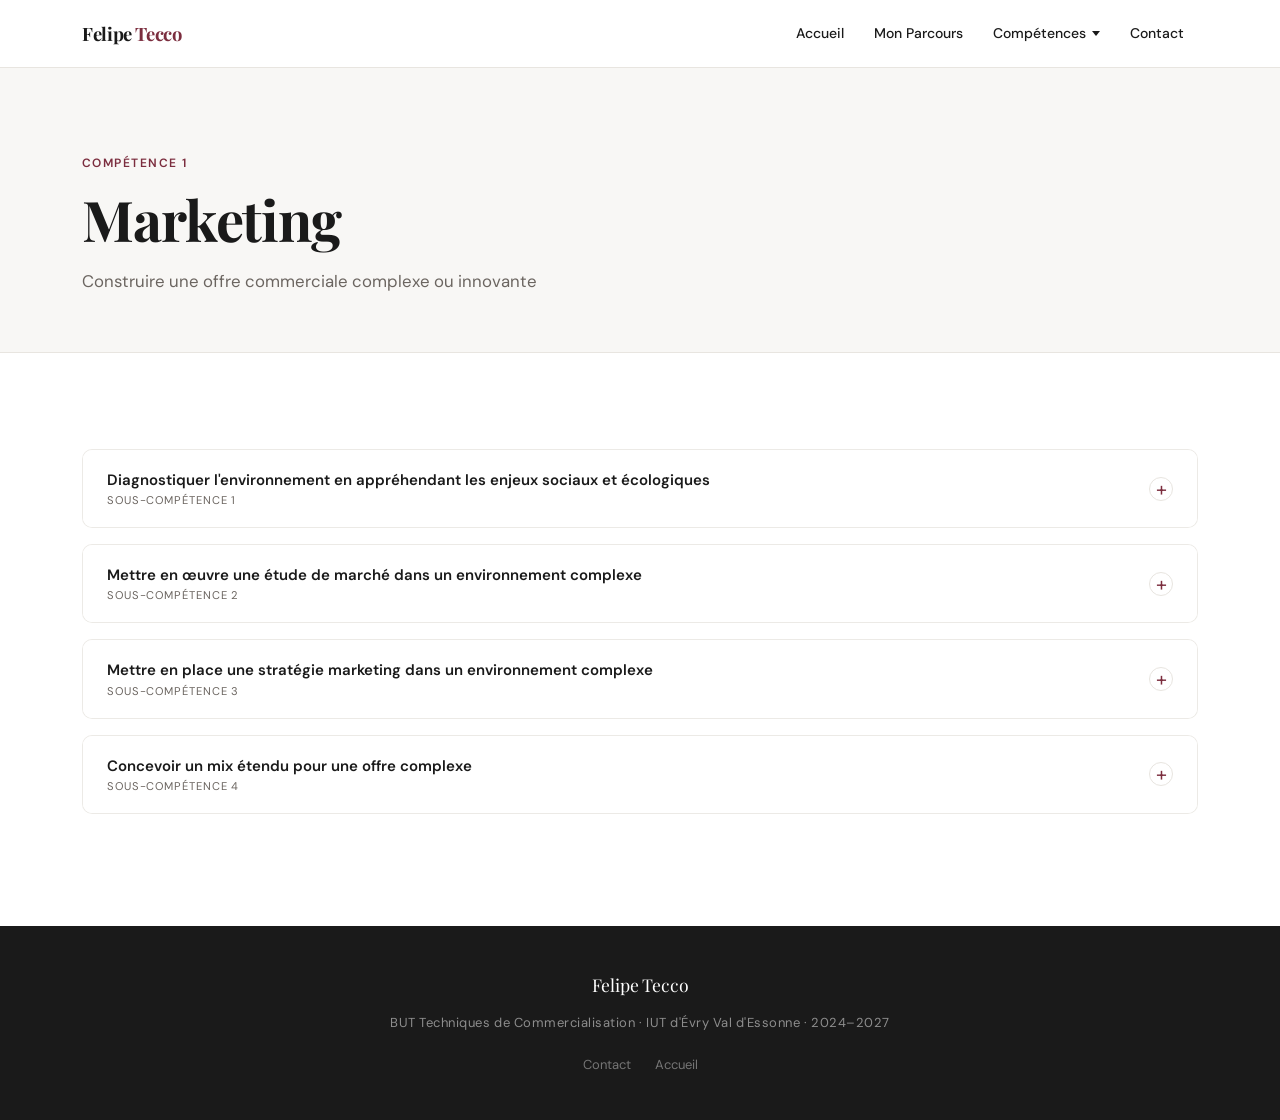
==== commit b0a9d391: "Remove AOS completely — was breaking all content visibility AOS sets opacity:0 on targeted elements;" ====
--- a/competence1.html
+++ b/competence1.html
@@ -8,7 +8,6 @@
   <link rel="preconnect" href="https://fonts.gstatic.com" crossorigin />
   <link href="https://fonts.googleapis.com/css2?family=Playfair+Display:wght@700;800&family=DM+Sans:wght@400;500;600&display=swap" rel="stylesheet" />
   <link rel="stylesheet" href="assets/style.css" />
-  <link rel="stylesheet" href="https://unpkg.com/aos@2.3.4/dist/aos.css" />
 </head>
 <body>
 
@@ -51,9 +50,9 @@
   <!-- PAGE HERO -->
   <div class="page-hero">
     <div class="container">
-      <span class="page-hero__eyebrow" data-aos="fade-down" data-aos-duration="500">Compétence 1</span>
-      <h1 class="page-hero__title" data-aos="fade-up" data-aos-delay="100">Marketing</h1>
-      <p class="page-hero__subtitle" data-aos="fade-up" data-aos-delay="200">Construire une offre commerciale complexe ou innovante</p>
+      <span class="page-hero__eyebrow">Compétence 1</span>
+      <h1 class="page-hero__title">Marketing</h1>
+      <p class="page-hero__subtitle">Construire une offre commerciale complexe ou innovante</p>
     </div>
   </div>
 
@@ -63,7 +62,7 @@
 
       <!-- SC1 -->
       <div class="accordion">
-        <button class="accordion-header" data-aos="fade-up" data-aos-duration="500">
+        <button class="accordion-header">
           <span class="accordion-header__title">
             Diagnostiquer l'environnement en appréhendant les enjeux sociaux et écologiques
             <span class="accordion-header__sub">Sous-compétence 1</span>
@@ -112,7 +111,7 @@
 
       <!-- SC2 -->
       <div class="accordion">
-        <button class="accordion-header" data-aos="fade-up" data-aos-duration="500">
+        <button class="accordion-header">
           <span class="accordion-header__title">
             Mettre en œuvre une étude de marché dans un environnement complexe
             <span class="accordion-header__sub">Sous-compétence 2</span>
@@ -161,7 +160,7 @@
 
       <!-- SC3 -->
       <div class="accordion">
-        <button class="accordion-header" data-aos="fade-up" data-aos-duration="500">
+        <button class="accordion-header">
           <span class="accordion-header__title">
             Mettre en place une stratégie marketing dans un environnement complexe
             <span class="accordion-header__sub">Sous-compétence 3</span>
@@ -210,7 +209,7 @@
 
       <!-- SC4 -->
       <div class="accordion">
-        <button class="accordion-header" data-aos="fade-up" data-aos-duration="500">
+        <button class="accordion-header">
           <span class="accordion-header__title">
             Concevoir un mix étendu pour une offre complexe
             <span class="accordion-header__sub">Sous-compétence 4</span>
@@ -274,7 +273,6 @@
     </div>
   </footer>
 
-  <script src="https://unpkg.com/aos@2.3.4/dist/aos.js"></script>
   <script src="assets/main.js"></script>
 </body>
 </html>
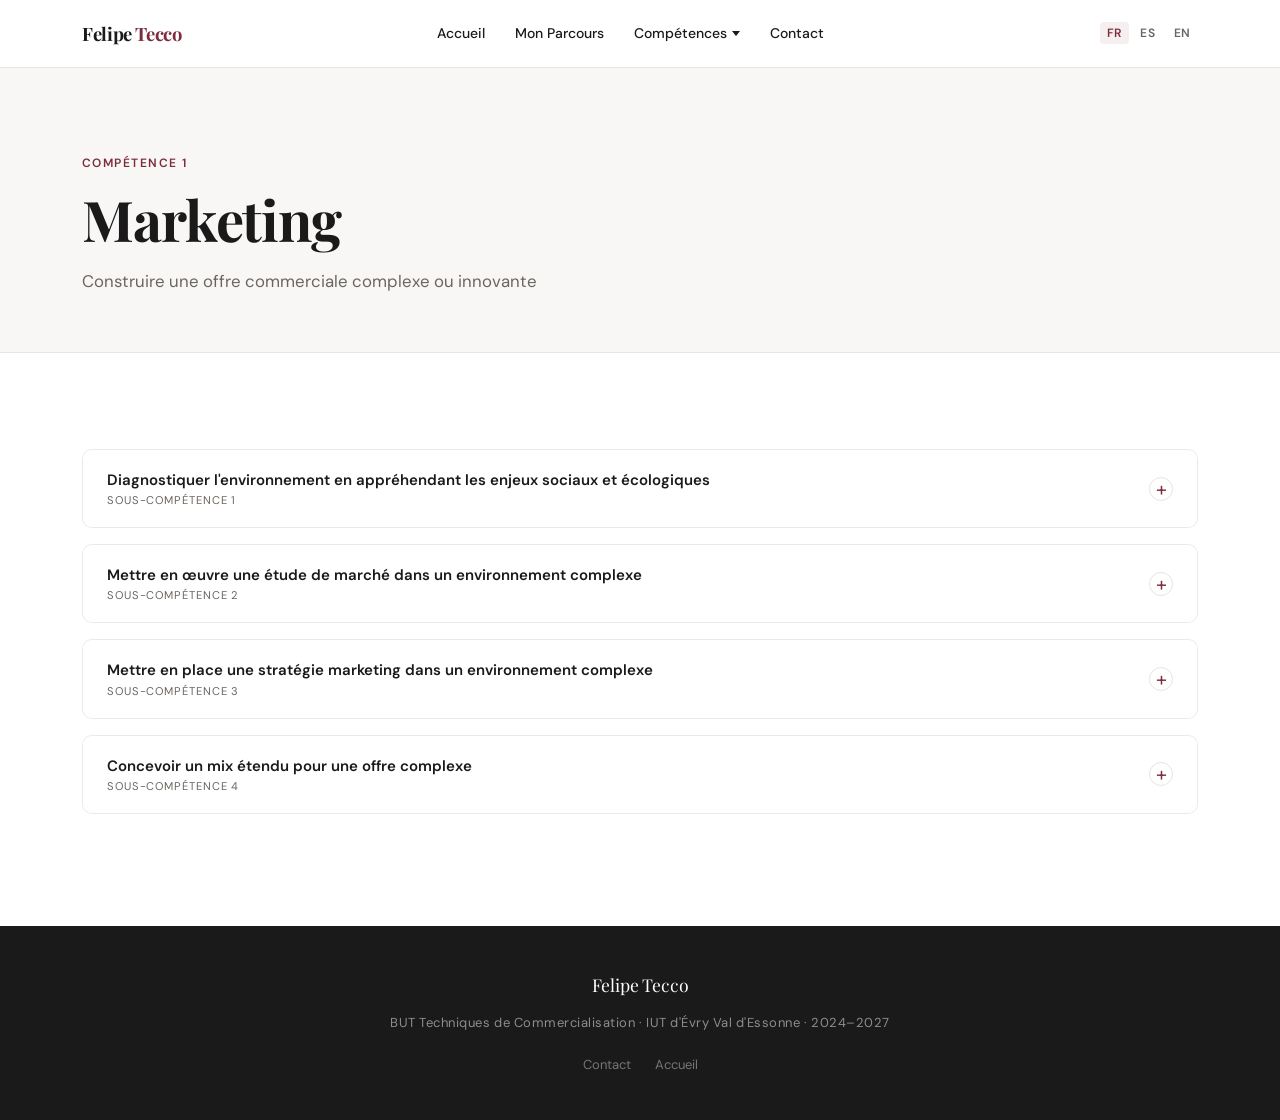
==== commit c2d7c9eb: "Wire data-i18n attributes across all 8 pages and add lang switcher UI - Add FR/ES/EN language switch" ====
--- a/competence1.html
+++ b/competence1.html
@@ -16,43 +16,48 @@
     <div class="nav__inner">
       <a href="index.html" class="nav__brand">Felipe <span>Tecco</span></a>
       <ul class="nav__links">
-        <li><a href="index.html" class="nav__link">Accueil</a></li>
-        <li><a href="profil.html" class="nav__link">Mon Parcours</a></li>
+        <li><a href="index.html" class="nav__link" data-i18n="nav_home">Accueil</a></li>
+        <li><a href="profil.html" class="nav__link" data-i18n="nav_parcours">Mon Parcours</a></li>
         <li class="nav__dropdown">
-          <span class="nav__dropdown-toggle" tabindex="0">Compétences <span class="chevron"></span></span>
+          <span class="nav__dropdown-toggle" tabindex="0"><span data-i18n="nav_competences">Compétences</span> <span class="chevron"></span></span>
           <ul class="nav__dropdown-menu">
-            <li><a href="competence1.html" class="nav__dropdown-item">Compétence 1 <span class="item-sub">Marketing</span></a></li>
-            <li><a href="competence2.html" class="nav__dropdown-item">Compétence 2 <span class="item-sub">Vente</span></a></li>
-            <li><a href="competence3.html" class="nav__dropdown-item">Compétence 3 <span class="item-sub">Communication</span></a></li>
-            <li><a href="competence4.html" class="nav__dropdown-item">Compétence 4 <span class="item-sub">Business Développement</span></a></li>
-            <li><a href="competence5.html" class="nav__dropdown-item">Compétence 5 <span class="item-sub">Relation Client</span></a></li>
+            <li><a href="competence1.html" class="nav__dropdown-item"><span data-i18n="nav_comp1">Compétence 1</span> <span class="item-sub" data-i18n="nav_comp1sub">Marketing</span></a></li>
+            <li><a href="competence2.html" class="nav__dropdown-item"><span data-i18n="nav_comp2">Compétence 2</span> <span class="item-sub" data-i18n="nav_comp2sub">Vente</span></a></li>
+            <li><a href="competence3.html" class="nav__dropdown-item"><span data-i18n="nav_comp3">Compétence 3</span> <span class="item-sub" data-i18n="nav_comp3sub">Communication</span></a></li>
+            <li><a href="competence4.html" class="nav__dropdown-item"><span data-i18n="nav_comp4">Compétence 4</span> <span class="item-sub" data-i18n="nav_comp4sub">Business Développement</span></a></li>
+            <li><a href="competence5.html" class="nav__dropdown-item"><span data-i18n="nav_comp5">Compétence 5</span> <span class="item-sub" data-i18n="nav_comp5sub">Relation Client</span></a></li>
           </ul>
         </li>
-        <li><a href="contact.html" class="nav__link">Contact</a></li>
+        <li><a href="contact.html" class="nav__link" data-i18n="nav_contact">Contact</a></li>
       </ul>
-      <button class="nav__hamburger" aria-label="Ouvrir le menu"><span></span><span></span><span></span></button>
+      <div class="lang-switcher">
+        <button class="lang-btn" data-lang="fr">FR</button>
+        <button class="lang-btn" data-lang="es">ES</button>
+        <button class="lang-btn" data-lang="en">EN</button>
+      </div>
+      <button class="nav__hamburger" data-i18n-aria="nav_hamburger" aria-label="Ouvrir le menu"><span></span><span></span><span></span></button>
     </div>
     <div class="nav__mobile">
-      <a href="index.html" class="nav__link">Accueil</a>
-      <a href="profil.html" class="nav__link">Mon Parcours</a>
-      <span class="nav__dropdown-toggle">Compétences <span class="chevron"></span></span>
+      <a href="index.html" class="nav__link" data-i18n="nav_home">Accueil</a>
+      <a href="profil.html" class="nav__link" data-i18n="nav_parcours">Mon Parcours</a>
+      <span class="nav__dropdown-toggle"><span data-i18n="nav_competences">Compétences</span> <span class="chevron"></span></span>
       <ul class="nav__dropdown-menu">
-        <li><a href="competence1.html" class="nav__dropdown-item">Compétence 1 — Marketing</a></li>
-        <li><a href="competence2.html" class="nav__dropdown-item">Compétence 2 — Vente</a></li>
-        <li><a href="competence3.html" class="nav__dropdown-item">Compétence 3 — Communication</a></li>
-        <li><a href="competence4.html" class="nav__dropdown-item">Compétence 4 — Business Développement</a></li>
-        <li><a href="competence5.html" class="nav__dropdown-item">Compétence 5 — Relation Client</a></li>
+        <li><a href="competence1.html" class="nav__dropdown-item" data-i18n="nav_mob_comp1">Compétence 1 — Marketing</a></li>
+        <li><a href="competence2.html" class="nav__dropdown-item" data-i18n="nav_mob_comp2">Compétence 2 — Vente</a></li>
+        <li><a href="competence3.html" class="nav__dropdown-item" data-i18n="nav_mob_comp3">Compétence 3 — Communication</a></li>
+        <li><a href="competence4.html" class="nav__dropdown-item" data-i18n="nav_mob_comp4">Compétence 4 — Business Développement</a></li>
+        <li><a href="competence5.html" class="nav__dropdown-item" data-i18n="nav_mob_comp5">Compétence 5 — Relation Client</a></li>
       </ul>
-      <a href="contact.html" class="nav__link">Contact</a>
+      <a href="contact.html" class="nav__link" data-i18n="nav_contact">Contact</a>
     </div>
   </nav>
 
   <!-- PAGE HERO -->
   <div class="page-hero">
     <div class="container">
-      <span class="page-hero__eyebrow">Compétence 1</span>
-      <h1 class="page-hero__title">Marketing</h1>
-      <p class="page-hero__subtitle">Construire une offre commerciale complexe ou innovante</p>
+      <span class="page-hero__eyebrow" data-i18n="comp1_eyebrow">Compétence 1</span>
+      <h1 class="page-hero__title" data-i18n="comp1_title">Marketing</h1>
+      <p class="page-hero__subtitle" data-i18n="comp1_subtitle">Construire une offre commerciale complexe ou innovante</p>
     </div>
   </div>
 
@@ -63,9 +68,9 @@
       <!-- SC1 -->
       <div class="accordion">
         <button class="accordion-header">
-          <span class="accordion-header__title">
-            Diagnostiquer l'environnement en appréhendant les enjeux sociaux et écologiques
-            <span class="accordion-header__sub">Sous-compétence 1</span>
+                    <span class="accordion-header__title">
+            <span data-i18n="comp1_sc1">Diagnostiquer l'environnement en appréhendant les enjeux sociaux et écologiques</span>
+            <span class="accordion-header__sub" data-i18n="sc_label_1">Sous-compétence 1</span>
           </span>
           <span class="icon">+</span>
         </button>
@@ -75,10 +80,10 @@
             <div class="card">
               <img class="card__image" src="https://static.wixstatic.com/media/6a7b03_b6eb41e1107e409497228c99e20d9a70~mv2.png/v1/fill/w_600,h_329,al_c,q_85,usm_0.66_1.00_0.01,enc_avif,quality_auto/6a7b03_b6eb41e1107e409497228c99e20d9a70~mv2.png" alt="Création de l'application mobile senior Part'Âge" loading="lazy" />
               <div class="card__body">
-                <h3 class="card__title">Création de l'application mobile senior « Part'Âge »</h3>
-                <p class="card__desc">Dans le cadre d'un projet de création d'entreprise, nous devions concevoir une offre innovante répondant à un besoin de marché réel tout en intégrant les enjeux sociétaux actuels. Avec mon équipe, nous avons identifié l'isolement social des seniors comme une problématique majeure liée au vieillissement de la population et à l'évolution des modes de vie. Nous avons réalisé une étude de marché, analysé les attentes et comportements des utilisateurs seniors, puis conçu l'application mobile « Part'Âge », destinée à favoriser les rencontres amicales entre seniors autour d'activités comme la marche ou les échanges conviviaux. Ce projet m'a permis de développer ma capacité à diagnostiquer un environnement social et transformer un enjeu sociétal en opportunité marketing concrète.</p>
-                <div class="card__footer">
-                  <a href="https://www.canva.com/design/DAG-NcXLlII/H0peiGUd16A9NmRMWsntsw/edit" target="_blank" rel="noopener" class="btn btn--ghost btn--sm">Voir le projet</a>
+                <h3 class="card__title" data-i18n="comp1_sc1_c1_title">Création de l'application mobile senior « Part'Âge »</h3>
+                <p class="card__desc" data-i18n="comp1_sc1_c1_desc">Dans le cadre d'un projet de création d'entreprise, nous devions concevoir une offre innovante répondant à un besoin de marché réel tout en intégrant les enjeux sociétaux actuels. Avec mon équipe, nous avons identifié l'isolement social des seniors comme une problématique majeure liée au vieillissement de la population et à l'évolution des modes de vie. Nous avons réalisé une étude de marché, analysé les attentes et comportements des utilisateurs seniors, puis conçu l'application mobile « Part'Âge », destinée à favoriser les rencontres amicales entre seniors autour d'activités comme la marche ou les échanges conviviaux. Ce projet m'a permis de développer ma capacité à diagnostiquer un environnement social et transformer un enjeu sociétal en opportunité marketing concrète.</p>
+                <div class="card__footer">
+                  <a href="https://www.canva.com/design/DAG-NcXLlII/H0peiGUd16A9NmRMWsntsw/edit" target="_blank" rel="noopener" class="btn btn--ghost btn--sm" data-i18n="view_project">Voir le projet</a>
                 </div>
               </div>
             </div>
@@ -86,10 +91,10 @@
             <div class="card">
               <img class="card__image" src="https://static.wixstatic.com/media/6a7b03_a4203365048d4bf9bb05c1805258650e~mv2.png/v1/fill/w_448,h_275,al_c,q_85,usm_0.66_1.00_0.01,enc_avif,quality_auto/6a7b03_a4203365048d4bf9bb05c1805258650e~mv2.png" alt="Étude marketing – Impact de l'IA sur les étudiants" loading="lazy" />
               <div class="card__body">
-                <h3 class="card__title">Étude marketing – Impact de l'IA sur le quotidien des étudiants</h3>
-                <p class="card__desc">Dans le cadre d'une étude marketing, nous avons analysé l'impact de l'intelligence artificielle sur les habitudes et comportements des étudiants afin de comprendre comment une innovation technologique transforme un environnement d'usage. Nous avons mené une étude qualitative et quantitative, complétée par des entretiens individuels, afin d'identifier les évolutions des pratiques de travail et d'apprentissage. Ce projet m'a permis de renforcer ma capacité à observer les transformations d'un environnement et à intégrer les impacts sociétaux et technologiques dans une analyse marketing.</p>
-                <div class="card__footer">
-                  <a href="https://www.canva.com/design/DAHA6vSLvBk/TlxOs_dgFJTgHVYdNB839g/edit" target="_blank" rel="noopener" class="btn btn--ghost btn--sm">Voir le projet</a>
+                <h3 class="card__title" data-i18n="comp1_sc1_c2_title">Étude marketing – Impact de l'IA sur le quotidien des étudiants</h3>
+                <p class="card__desc" data-i18n="comp1_sc1_c2_desc">Dans le cadre d'une étude marketing, nous avons analysé l'impact de l'intelligence artificielle sur les habitudes et comportements des étudiants afin de comprendre comment une innovation technologique transforme un environnement d'usage. Nous avons mené une étude qualitative et quantitative, complétée par des entretiens individuels, afin d'identifier les évolutions des pratiques de travail et d'apprentissage. Ce projet m'a permis de renforcer ma capacité à observer les transformations d'un environnement et à intégrer les impacts sociétaux et technologiques dans une analyse marketing.</p>
+                <div class="card__footer">
+                  <a href="https://www.canva.com/design/DAHA6vSLvBk/TlxOs_dgFJTgHVYdNB839g/edit" target="_blank" rel="noopener" class="btn btn--ghost btn--sm" data-i18n="view_project">Voir le projet</a>
                 </div>
               </div>
             </div>
@@ -97,10 +102,10 @@
             <div class="card">
               <img class="card__image" src="https://static.wixstatic.com/media/6a7b03_5403217b1704484ea4cca245613bf058~mv2.png/v1/fill/w_530,h_302,al_c,q_85,usm_0.66_1.00_0.01,enc_avif,quality_auto/6a7b03_5403217b1704484ea4cca245613bf058~mv2.png" alt="Communication de crise Carrefour" loading="lazy" />
               <div class="card__body">
-                <h3 class="card__title">Communication de crise Carrefour</h3>
-                <p class="card__desc">Dans le cadre d'un exercice de stratégie marketing, nous avons imaginé la gestion d'un bad buzz autour du lancement fictif d'un shampoing écologique par Carrefour. Nous avons analysé les attentes des consommateurs en matière de transparence environnementale, identifié les causes potentielles de rejet et conçu une stratégie de communication de crise adaptée. Ce projet m'a permis de mieux comprendre comment les enjeux écologiques influencent la perception d'une offre commerciale.</p>
-                <div class="card__footer">
-                  <a href="https://www.canva.com/design/DAG7li88ePQ/NHK-PbdaGgLIfol9tX46SA/edit" target="_blank" rel="noopener" class="btn btn--ghost btn--sm">Voir le projet</a>
+                <h3 class="card__title" data-i18n="comp1_sc1_c3_title">Communication de crise Carrefour</h3>
+                <p class="card__desc" data-i18n="comp1_sc1_c3_desc">Dans le cadre d'un exercice de stratégie marketing, nous avons imaginé la gestion d'un bad buzz autour du lancement fictif d'un shampoing écologique par Carrefour. Nous avons analysé les attentes des consommateurs en matière de transparence environnementale, identifié les causes potentielles de rejet et conçu une stratégie de communication de crise adaptée. Ce projet m'a permis de mieux comprendre comment les enjeux écologiques influencent la perception d'une offre commerciale.</p>
+                <div class="card__footer">
+                  <a href="https://www.canva.com/design/DAG7li88ePQ/NHK-PbdaGgLIfol9tX46SA/edit" target="_blank" rel="noopener" class="btn btn--ghost btn--sm" data-i18n="view_project">Voir le projet</a>
                 </div>
               </div>
             </div>
@@ -112,9 +117,9 @@
       <!-- SC2 -->
       <div class="accordion">
         <button class="accordion-header">
-          <span class="accordion-header__title">
-            Mettre en œuvre une étude de marché dans un environnement complexe
-            <span class="accordion-header__sub">Sous-compétence 2</span>
+                    <span class="accordion-header__title">
+            <span data-i18n="comp1_sc2">Mettre en œuvre une étude de marché dans un environnement complexe</span>
+            <span class="accordion-header__sub" data-i18n="sc_label_2">Sous-compétence 2</span>
           </span>
           <span class="icon">+</span>
         </button>
@@ -124,10 +129,10 @@
             <div class="card">
               <img class="card__image" src="https://static.wixstatic.com/media/6a7b03_b5e159305889434984a1771ac83169f4~mv2.png/v1/fill/w_561,h_312,al_c,q_85,usm_0.66_1.00_0.01,enc_avif,quality_auto/6a7b03_b5e159305889434984a1771ac83169f4~mv2.png" alt="Part'Âge étude de marché" loading="lazy" />
               <div class="card__body">
-                <h3 class="card__title">Part'Âge (étude de marché complète)</h3>
-                <p class="card__desc">Dans le cadre du projet Part'Âge, nous avons mené une étude de marché complète afin d'analyser le potentiel du secteur, les tendances démographiques, les besoins spécifiques de notre cible et les solutions concurrentes. Nous avons étudié les attentes des utilisateurs potentiels, leur rapport au numérique et les freins à l'adoption. Ce projet m'a permis de développer une méthodologie structurée d'étude de marché en environnement complexe, intégrant analyse sectorielle, comportementale et concurrentielle.</p>
-                <div class="card__footer">
-                  <a href="https://www.canva.com/design/DAG-NcXLlII/H0peiGUd16A9NmRMWsntsw/edit" target="_blank" rel="noopener" class="btn btn--ghost btn--sm">Voir le projet</a>
+                <h3 class="card__title" data-i18n="comp1_sc2_c1_title">Part'Âge (étude de marché complète)</h3>
+                <p class="card__desc" data-i18n="comp1_sc2_c1_desc">Dans le cadre du projet Part'Âge, nous avons mené une étude de marché complète afin d'analyser le potentiel du secteur, les tendances démographiques, les besoins spécifiques de notre cible et les solutions concurrentes. Nous avons étudié les attentes des utilisateurs potentiels, leur rapport au numérique et les freins à l'adoption. Ce projet m'a permis de développer une méthodologie structurée d'étude de marché en environnement complexe, intégrant analyse sectorielle, comportementale et concurrentielle.</p>
+                <div class="card__footer">
+                  <a href="https://www.canva.com/design/DAG-NcXLlII/H0peiGUd16A9NmRMWsntsw/edit" target="_blank" rel="noopener" class="btn btn--ghost btn--sm" data-i18n="view_project">Voir le projet</a>
                 </div>
               </div>
             </div>
@@ -135,10 +140,10 @@
             <div class="card">
               <img class="card__image" src="https://static.wixstatic.com/media/6a7b03_ea03ee5318a448d4b7b4f249b4cee087~mv2.png/v1/fill/w_540,h_302,al_c,q_85,usm_0.66_1.00_0.01,enc_avif,quality_auto/6a7b03_ea03ee5318a448d4b7b4f249b4cee087~mv2.png" alt="Étude marketing IA étudiants" loading="lazy" />
               <div class="card__body">
-                <h3 class="card__title">Étude marketing IA / étudiants</h3>
-                <p class="card__desc">Nous avons conçu et mené une étude qualitative et quantitative sur l'impact de l'IA sur les comportements étudiants, comprenant questionnaires et entretiens individuels. Nous avons collecté, traité et analysé les données pour faire ressortir les tendances d'usage et les opportunités associées. Ce projet m'a permis d'acquérir une expérience concrète dans la mise en œuvre d'une étude de marché sur un sujet innovant nécessitant une forte capacité d'analyse.</p>
-                <div class="card__footer">
-                  <a href="https://www.canva.com/design/DAHA6vSLvBk/TlxOs_dgFJTgHVYdNB839g/edit" target="_blank" rel="noopener" class="btn btn--ghost btn--sm">Voir le projet</a>
+                <h3 class="card__title" data-i18n="comp1_sc2_c2_title">Étude marketing IA / étudiants</h3>
+                <p class="card__desc" data-i18n="comp1_sc2_c2_desc">Nous avons conçu et mené une étude qualitative et quantitative sur l'impact de l'IA sur les comportements étudiants, comprenant questionnaires et entretiens individuels. Nous avons collecté, traité et analysé les données pour faire ressortir les tendances d'usage et les opportunités associées. Ce projet m'a permis d'acquérir une expérience concrète dans la mise en œuvre d'une étude de marché sur un sujet innovant nécessitant une forte capacité d'analyse.</p>
+                <div class="card__footer">
+                  <a href="https://www.canva.com/design/DAHA6vSLvBk/TlxOs_dgFJTgHVYdNB839g/edit" target="_blank" rel="noopener" class="btn btn--ghost btn--sm" data-i18n="view_project">Voir le projet</a>
                 </div>
               </div>
             </div>
@@ -146,10 +151,10 @@
             <div class="card">
               <img class="card__image" src="https://static.wixstatic.com/media/6a7b03_0b5c66eaf1c0448a8e9c6d7c8ba0e8fe~mv2.png/v1/fill/w_600,h_335,al_c,q_85,usm_0.66_1.00_0.01,enc_avif,quality_auto/6a7b03_0b5c66eaf1c0448a8e9c6d7c8ba0e8fe~mv2.png" alt="Présentation du marché B2B Schneider Electric" loading="lazy" />
               <div class="card__body">
-                <h3 class="card__title">Présentation du marché B2B Schneider Electric</h3>
-                <p class="card__desc">Nous avons réalisé une étude approfondie du marché de Schneider Electric : structure du marché, profils clients, tendances, concurrence et chaîne de valeur. Ce projet m'a permis de mieux appréhender les spécificités d'un environnement B2B complexe et d'identifier les facteurs influençant les décisions stratégiques.</p>
-                <div class="card__footer">
-                  <a href="https://www.canva.com/design/DAG497lMsws/YotBS5uQXIpExZmN1yrBUA/edit" target="_blank" rel="noopener" class="btn btn--ghost btn--sm">Voir le projet</a>
+                <h3 class="card__title" data-i18n="comp1_sc2_c3_title">Présentation du marché B2B Schneider Electric</h3>
+                <p class="card__desc" data-i18n="comp1_sc2_c3_desc">Nous avons réalisé une étude approfondie du marché de Schneider Electric : structure du marché, profils clients, tendances, concurrence et chaîne de valeur. Ce projet m'a permis de mieux appréhender les spécificités d'un environnement B2B complexe et d'identifier les facteurs influençant les décisions stratégiques.</p>
+                <div class="card__footer">
+                  <a href="https://www.canva.com/design/DAG497lMsws/YotBS5uQXIpExZmN1yrBUA/edit" target="_blank" rel="noopener" class="btn btn--ghost btn--sm" data-i18n="view_project">Voir le projet</a>
                 </div>
               </div>
             </div>
@@ -161,9 +166,9 @@
       <!-- SC3 -->
       <div class="accordion">
         <button class="accordion-header">
-          <span class="accordion-header__title">
-            Mettre en place une stratégie marketing dans un environnement complexe
-            <span class="accordion-header__sub">Sous-compétence 3</span>
+                    <span class="accordion-header__title">
+            <span data-i18n="comp1_sc3">Mettre en place une stratégie marketing dans un environnement complexe</span>
+            <span class="accordion-header__sub" data-i18n="sc_label_3">Sous-compétence 3</span>
           </span>
           <span class="icon">+</span>
         </button>
@@ -173,10 +178,10 @@
             <div class="card">
               <img class="card__image" src="https://static.wixstatic.com/media/6a7b03_e0381b89fbb640a2b2275a6ba802fc7f~mv2.png/v1/fill/w_600,h_337,al_c,q_85,usm_0.66_1.00_0.01,enc_avif,quality_auto/6a7b03_e0381b89fbb640a2b2275a6ba802fc7f~mv2.png" alt="Stratégie marketing Michel & Augustin" loading="lazy" />
               <div class="card__body">
-                <h3 class="card__title">Stratégie marketing opérationnelle – Michel & Augustin</h3>
-                <p class="card__desc">Nous avons élaboré une stratégie marketing complète pour Michel & Augustin : SWOT, ciblage, positionnement, mix marketing et innovation produit 2024. Ce projet m'a permis de développer ma capacité à concevoir et structurer une stratégie marketing complète dans un environnement concurrentiel et dynamique.</p>
-                <div class="card__footer">
-                  <a href="https://www.canva.com/design/DAHAvshxKjs/Dt5GbH0t8UQNN6Q5ZSJFBg/edit" target="_blank" rel="noopener" class="btn btn--ghost btn--sm">Voir le projet</a>
+                <h3 class="card__title" data-i18n="comp1_sc3_c1_title">Stratégie marketing opérationnelle – Michel & Augustin</h3>
+                <p class="card__desc" data-i18n="comp1_sc3_c1_desc">Nous avons élaboré une stratégie marketing complète pour Michel & Augustin : SWOT, ciblage, positionnement, mix marketing et innovation produit 2024. Ce projet m'a permis de développer ma capacité à concevoir et structurer une stratégie marketing complète dans un environnement concurrentiel et dynamique.</p>
+                <div class="card__footer">
+                  <a href="https://www.canva.com/design/DAHAvshxKjs/Dt5GbH0t8UQNN6Q5ZSJFBg/edit" target="_blank" rel="noopener" class="btn btn--ghost btn--sm" data-i18n="view_project">Voir le projet</a>
                 </div>
               </div>
             </div>
@@ -184,10 +189,10 @@
             <div class="card">
               <img class="card__image" src="https://static.wixstatic.com/media/6a7b03_f47c1704d2cd467294eefc1efb4aac7f~mv2.png/v1/fill/w_600,h_336,al_c,q_85,usm_0.66_1.00_0.01,enc_avif,quality_auto/6a7b03_f47c1704d2cd467294eefc1efb4aac7f~mv2.png" alt="Communication de crise Carrefour bad buzz" loading="lazy" />
               <div class="card__body">
-                <h3 class="card__title">Communication de crise Carrefour (bad buzz produit écologique)</h3>
-                <p class="card__desc">Nous avons construit une stratégie de communication de crise pour Carrefour suite à un bad buzz fictif. Nous avons analysé les causes de la crise, les attentes consommateurs et élaboré un plan structuré pour restaurer la confiance. Ce projet m'a permis de comprendre comment adapter une stratégie marketing dans un contexte de réputation sensible.</p>
-                <div class="card__footer">
-                  <a href="https://www.canva.com/design/DAG7li88ePQ/NHK-PbdaGgLIfol9tX46SA/edit" target="_blank" rel="noopener" class="btn btn--ghost btn--sm">Voir le projet</a>
+                <h3 class="card__title" data-i18n="comp1_sc3_c2_title">Communication de crise Carrefour (bad buzz produit écologique)</h3>
+                <p class="card__desc" data-i18n="comp1_sc3_c2_desc">Nous avons construit une stratégie de communication de crise pour Carrefour suite à un bad buzz fictif. Nous avons analysé les causes de la crise, les attentes consommateurs et élaboré un plan structuré pour restaurer la confiance. Ce projet m'a permis de comprendre comment adapter une stratégie marketing dans un contexte de réputation sensible.</p>
+                <div class="card__footer">
+                  <a href="https://www.canva.com/design/DAG7li88ePQ/NHK-PbdaGgLIfol9tX46SA/edit" target="_blank" rel="noopener" class="btn btn--ghost btn--sm" data-i18n="view_project">Voir le projet</a>
                 </div>
               </div>
             </div>
@@ -195,10 +200,10 @@
             <div class="card">
               <img class="card__image" src="https://static.wixstatic.com/media/6a7b03_bfbbbb33330b4c3f97dbf9bbb5a5fed7~mv2.png/v1/fill/w_600,h_337,al_c,q_85,usm_0.66_1.00_0.01,enc_avif,quality_auto/6a7b03_bfbbbb33330b4c3f97dbf9bbb5a5fed7~mv2.png" alt="Analyse marketing B2B Peugeot" loading="lazy" />
               <div class="card__body">
-                <h3 class="card__title">Analyse marketing B2B – Peugeot</h3>
-                <p class="card__desc">Nous avons analysé la stratégie de Peugeot sur le marché professionnel : positionnement, ciblage et actions marketing dans le secteur automobile. Ce projet m'a permis de mieux comprendre la construction d'une stratégie marketing adaptée à un marché industriel et fortement structuré.</p>
-                <div class="card__footer">
-                  <a href="https://www.canva.com/design/DAHA2-D0y5A/LdI1qPLMAtLXOkcrIr-4fg/edit" target="_blank" rel="noopener" class="btn btn--ghost btn--sm">Voir le projet</a>
+                <h3 class="card__title" data-i18n="comp1_sc3_c3_title">Analyse marketing B2B – Peugeot</h3>
+                <p class="card__desc" data-i18n="comp1_sc3_c3_desc">Nous avons analysé la stratégie de Peugeot sur le marché professionnel : positionnement, ciblage et actions marketing dans le secteur automobile. Ce projet m'a permis de mieux comprendre la construction d'une stratégie marketing adaptée à un marché industriel et fortement structuré.</p>
+                <div class="card__footer">
+                  <a href="https://www.canva.com/design/DAHA2-D0y5A/LdI1qPLMAtLXOkcrIr-4fg/edit" target="_blank" rel="noopener" class="btn btn--ghost btn--sm" data-i18n="view_project">Voir le projet</a>
                 </div>
               </div>
             </div>
@@ -210,9 +215,9 @@
       <!-- SC4 -->
       <div class="accordion">
         <button class="accordion-header">
-          <span class="accordion-header__title">
-            Concevoir un mix étendu pour une offre complexe
-            <span class="accordion-header__sub">Sous-compétence 4</span>
+                    <span class="accordion-header__title">
+            <span data-i18n="comp1_sc4">Concevoir un mix étendu pour une offre complexe</span>
+            <span class="accordion-header__sub" data-i18n="sc_label_4">Sous-compétence 4</span>
           </span>
           <span class="icon">+</span>
         </button>
@@ -222,10 +227,10 @@
             <div class="card">
               <img class="card__image" src="https://static.wixstatic.com/media/6a7b03_912c333fafb5430fa8e4e2357adf283c~mv2.png/v1/fill/w_600,h_339,al_c,q_85,usm_0.66_1.00_0.01,enc_avif,quality_auto/6a7b03_912c333fafb5430fa8e4e2357adf283c~mv2.png" alt="Michel et Augustin mix marketing" loading="lazy" />
               <div class="card__body">
-                <h3 class="card__title">Michel & Augustin (mix marketing complet + innovation produit)</h3>
-                <p class="card__desc">Nous avons construit un mix marketing complet intégrant les 4P et une innovation produit 2024 : stratégie produit, politique de prix cohérente avec le positionnement premium-accessible, distribution et communication. Ce projet m'a permis de concevoir un mix marketing cohérent et étendu intégrant les dimensions classiques et une logique d'innovation.</p>
-                <div class="card__footer">
-                  <a href="https://www.canva.com/design/DAHAvshxKjs/Dt5GbH0t8UQNN6Q5ZSJFBg/edit" target="_blank" rel="noopener" class="btn btn--ghost btn--sm">Voir le projet</a>
+                <h3 class="card__title" data-i18n="comp1_sc4_c1_title">Michel & Augustin (mix marketing complet + innovation produit)</h3>
+                <p class="card__desc" data-i18n="comp1_sc4_c1_desc">Nous avons construit un mix marketing complet intégrant les 4P et une innovation produit 2024 : stratégie produit, politique de prix cohérente avec le positionnement premium-accessible, distribution et communication. Ce projet m'a permis de concevoir un mix marketing cohérent et étendu intégrant les dimensions classiques et une logique d'innovation.</p>
+                <div class="card__footer">
+                  <a href="https://www.canva.com/design/DAHAvshxKjs/Dt5GbH0t8UQNN6Q5ZSJFBg/edit" target="_blank" rel="noopener" class="btn btn--ghost btn--sm" data-i18n="view_project">Voir le projet</a>
                 </div>
               </div>
             </div>
@@ -233,10 +238,10 @@
             <div class="card">
               <img class="card__image" src="https://static.wixstatic.com/media/6a7b03_028bc35c8686451baa35298354bc08a6~mv2.png/v1/fill/w_600,h_336,al_c,q_85,usm_0.66_1.00_0.01,enc_avif,quality_auto/6a7b03_028bc35c8686451baa35298354bc08a6~mv2.png" alt="Part'Âge business model" loading="lazy" />
               <div class="card__body">
-                <h3 class="card__title">Part'Âge (business model + offre complète)</h3>
-                <p class="card__desc">Nous avons conçu une offre complète d'application mobile senior en structurant l'ensemble du modèle économique : proposition de valeur, fonctionnalités, modèle de monétisation, structure de coûts. Ce projet m'a permis de concevoir un mix élargi au-delà des 4P traditionnels, intégrant les dimensions produit-service et business model.</p>
-                <div class="card__footer">
-                  <a href="https://www.canva.com/design/DAG-NcXLlII/H0peiGUd16A9NmRMWsntsw/edit" target="_blank" rel="noopener" class="btn btn--ghost btn--sm">Voir le projet</a>
+                <h3 class="card__title" data-i18n="comp1_sc4_c2_title">Part'Âge (business model + offre complète)</h3>
+                <p class="card__desc" data-i18n="comp1_sc4_c2_desc">Nous avons conçu une offre complète d'application mobile senior en structurant l'ensemble du modèle économique : proposition de valeur, fonctionnalités, modèle de monétisation, structure de coûts. Ce projet m'a permis de concevoir un mix élargi au-delà des 4P traditionnels, intégrant les dimensions produit-service et business model.</p>
+                <div class="card__footer">
+                  <a href="https://www.canva.com/design/DAG-NcXLlII/H0peiGUd16A9NmRMWsntsw/edit" target="_blank" rel="noopener" class="btn btn--ghost btn--sm" data-i18n="view_project">Voir le projet</a>
                 </div>
               </div>
             </div>
@@ -244,10 +249,10 @@
             <div class="card">
               <img class="card__image" src="https://static.wixstatic.com/media/6a7b03_548fc6179b2e4637bcf029da7b449b0d~mv2.png/v1/fill/w_600,h_337,al_c,q_85,usm_0.66_1.00_0.01,enc_avif,quality_auto/6a7b03_548fc6179b2e4637bcf029da7b449b0d~mv2.png" alt="Communication de crise Carrefour mix adapté" loading="lazy" />
               <div class="card__body">
-                <h3 class="card__title">Communication de crise Carrefour (mix adapté en situation sensible)</h3>
-                <p class="card__desc">Nous avons adapté le mix marketing d'une marque dans un contexte de crise en identifiant les incohérences perçues et en proposant des ajustements de communication et de positionnement pour restaurer la confiance. Ce projet m'a permis de comprendre comment un mix marketing doit être ajusté en fonction des réactions du marché.</p>
-                <div class="card__footer">
-                  <a href="https://www.canva.com/design/DAG7li88ePQ/NHK-PbdaGgLIfol9tX46SA/edit" target="_blank" rel="noopener" class="btn btn--ghost btn--sm">Voir le projet</a>
+                <h3 class="card__title" data-i18n="comp1_sc4_c3_title">Communication de crise Carrefour (mix adapté en situation sensible)</h3>
+                <p class="card__desc" data-i18n="comp1_sc4_c3_desc">Nous avons adapté le mix marketing d'une marque dans un contexte de crise en identifiant les incohérences perçues et en proposant des ajustements de communication et de positionnement pour restaurer la confiance. Ce projet m'a permis de comprendre comment un mix marketing doit être ajusté en fonction des réactions du marché.</p>
+                <div class="card__footer">
+                  <a href="https://www.canva.com/design/DAG7li88ePQ/NHK-PbdaGgLIfol9tX46SA/edit" target="_blank" rel="noopener" class="btn btn--ghost btn--sm" data-i18n="view_project">Voir le projet</a>
                 </div>
               </div>
             </div>
@@ -264,15 +269,16 @@
     <div class="container">
       <div class="footer__inner">
         <span class="footer__name">Felipe Tecco</span>
-        <span class="footer__meta">BUT Techniques de Commercialisation · IUT d'Évry Val d'Essonne · 2024–2027</span>
+        <span class="footer__meta" data-i18n="footer_meta">BUT Techniques de Commercialisation · IUT d'Évry Val d'Essonne · 2024–2027</span>
         <div class="footer__links">
-          <a href="contact.html">Contact</a>
-          <a href="index.html">Accueil</a>
+          <a href="contact.html" data-i18n="footer_contact">Contact</a>
+          <a href="index.html" data-i18n="footer_home">Accueil</a>
         </div>
       </div>
     </div>
   </footer>
 
+  <script src="assets/i18n.js"></script>
   <script src="assets/main.js"></script>
 </body>
 </html>
--- a/assets/style.css
+++ b/assets/style.css
@@ -292,6 +292,43 @@
   margin-top: 0.1rem;
 }
 
+
+/* Language switcher */
+.lang-switcher {
+  display: flex;
+  align-items: center;
+  gap: 4px;
+  margin-left: 1.25rem;
+}
+
+.lang-btn {
+  font-family: var(--font-body);
+  font-size: 0.75rem;
+  font-weight: 600;
+  letter-spacing: 0.06em;
+  color: var(--color-gray-text);
+  padding: 3px 7px;
+  border-radius: var(--radius);
+  transition: color var(--transition), background var(--transition);
+  text-transform: uppercase;
+}
+
+.lang-btn:hover {
+  color: var(--color-black);
+  background: var(--color-gray-mid);
+}
+
+.lang-btn.active {
+  color: var(--color-bordeaux);
+  background: rgba(123, 45, 62, 0.08);
+}
+
+@media (max-width: 900px) {
+  .lang-switcher {
+    margin-left: 0;
+    margin-right: auto;
+  }
+}
 /* Hamburger */
 .nav__hamburger {
   display: none;
@@ -433,12 +470,20 @@
   padding: 0.35rem 0.9rem;
   border: 1px solid rgba(123, 45, 62, 0.3);
   border-radius: 100px;
+  opacity: 0;
+  transform: translateY(24px);
+  transition: opacity 0.7s cubic-bezier(0.22,1,0.36,1), transform 0.7s cubic-bezier(0.22,1,0.36,1);
 }
 
 .hero__title {
   font-size: clamp(2.5rem, 7vw, var(--size-h1));
   margin-bottom: 1.25rem;
   color: var(--color-black);
+  position: relative;
+  display: inline-block;
+  opacity: 0;
+  transform: translateY(28px);
+  transition: opacity 0.75s cubic-bezier(0.22,1,0.36,1) 0.18s, transform 0.75s cubic-bezier(0.22,1,0.36,1) 0.18s;
 }
 
 .hero__subtitle {
@@ -448,6 +493,9 @@
   color: var(--color-gray-text);
   margin-bottom: 0.75rem;
   max-width: none;
+  opacity: 0;
+  transform: translateY(24px);
+  transition: opacity 0.75s cubic-bezier(0.22,1,0.36,1) 0.34s, transform 0.75s cubic-bezier(0.22,1,0.36,1) 0.34s;
 }
 
 .hero__accroche {
@@ -457,6 +505,9 @@
   color: var(--color-black);
   margin-bottom: 2.75rem;
   max-width: none;
+  opacity: 0;
+  transform: translateY(24px);
+  transition: opacity 0.75s cubic-bezier(0.22,1,0.36,1) 0.48s, transform 0.75s cubic-bezier(0.22,1,0.36,1) 0.48s;
 }
 
 .hero__cta-group {
@@ -464,6 +515,33 @@
   gap: 1rem;
   justify-content: center;
   flex-wrap: wrap;
+  opacity: 0;
+  transform: translateY(24px);
+  transition: opacity 0.75s cubic-bezier(0.22,1,0.36,1) 0.62s, transform 0.75s cubic-bezier(0.22,1,0.36,1) 0.62s;
+}
+
+/* Triggered by JS on DOMContentLoaded */
+.hero--ready .hero__eyebrow,
+.hero--ready .hero__title,
+.hero--ready .hero__subtitle,
+.hero--ready .hero__accroche,
+.hero--ready .hero__cta-group {
+  opacity: 1;
+  transform: translateY(0);
+}
+
+.hero__title-line {
+  display: block;
+  height: 3px;
+  background: var(--color-bordeaux);
+  border-radius: 2px;
+  margin-top: 0.35rem;
+  width: 0;
+  transition: width 0.65s cubic-bezier(0.22,1,0.36,1) 0.95s;
+}
+
+.hero--ready .hero__title-line {
+  width: 100%;
 }
 
 /* ------------------------------------------------------------
@@ -697,17 +775,33 @@
   text-transform: uppercase;
   color: var(--color-bordeaux);
   margin-bottom: 0.75rem;
+  opacity: 0;
+  transform: translateY(20px);
+  transition: opacity 0.65s cubic-bezier(0.22,1,0.36,1), transform 0.65s cubic-bezier(0.22,1,0.36,1);
 }
 
 .page-hero__title {
   font-size: clamp(2rem, 5vw, var(--size-h1));
   margin-bottom: 0.875rem;
+  opacity: 0;
+  transform: translateY(24px);
+  transition: opacity 0.7s cubic-bezier(0.22,1,0.36,1) 0.15s, transform 0.7s cubic-bezier(0.22,1,0.36,1) 0.15s;
 }
 
 .page-hero__subtitle {
   font-size: 1.05rem;
   color: var(--color-gray-text);
   max-width: 60ch;
+  opacity: 0;
+  transform: translateY(20px);
+  transition: opacity 0.7s cubic-bezier(0.22,1,0.36,1) 0.3s, transform 0.7s cubic-bezier(0.22,1,0.36,1) 0.3s;
+}
+
+.page-hero--ready .page-hero__eyebrow,
+.page-hero--ready .page-hero__title,
+.page-hero--ready .page-hero__subtitle {
+  opacity: 1;
+  transform: translateY(0);
 }
 
 /* ------------------------------------------------------------
@@ -1029,58 +1123,126 @@
   padding: 2rem;
 }
 
-/* Competences strip */
+/* Competences list — agency editorial style */
 .comp-strip {
+  display: flex;
+  flex-direction: column;
+  gap: 0;
+  margin-top: 3rem;
+}
+
+.comp-strip__item {
   display: grid;
-  grid-template-columns: repeat(5, 1fr);
-  gap: 0;
-  border: 1px solid var(--color-gray-mid);
-  border-radius: 8px;
-  overflow: hidden;
-}
-
-.comp-strip__item {
-  padding: 2rem 1.5rem;
-  display: flex;
-  flex-direction: column;
-  gap: 0.5rem;
-  border-right: 1px solid var(--color-gray-mid);
-  transition: background 0.3s ease, transform 0.3s ease, box-shadow 0.3s ease;
+  grid-template-columns: 5rem 1fr auto;
+  align-items: center;
+  gap: 0 2.5rem;
+  padding: 2rem 0;
+  border-top: 1px solid var(--color-gray-mid);
   text-decoration: none;
   color: inherit;
+  position: relative;
+  overflow: hidden;
+  transition: padding-left 0.35s cubic-bezier(0.4, 0, 0.2, 1);
+}
+
+.comp-strip__item::before {
+  content: '';
+  position: absolute;
+  left: 0;
+  top: 0;
+  width: 0;
+  height: 100%;
+  background: var(--color-bordeaux);
+  transition: width 0.35s cubic-bezier(0.4, 0, 0.2, 1);
+  z-index: 0;
 }
 
 .comp-strip__item:last-child {
-  border-right: none;
+  border-bottom: 1px solid var(--color-gray-mid);
 }
 
 .comp-strip__item:hover {
-  background: var(--color-white);
-  transform: translateY(-3px);
-  box-shadow: 0 8px 24px rgba(26,26,26,0.08);
-  z-index: 1;
-  position: relative;
+  padding-left: 1.5rem;
+}
+
+.comp-strip__item:hover::before {
+  width: 4px;
+}
+
+.comp-strip__item:hover .comp-strip__num {
+  color: var(--color-bordeaux);
+}
+
+.comp-strip__item:hover .comp-strip__title {
+  color: var(--color-bordeaux);
+}
+
+.comp-strip__item:hover .comp-strip__arrow {
+  transform: translateX(6px);
+  opacity: 1;
 }
 
 .comp-strip__num {
   font-family: var(--font-display);
-  font-size: 1.75rem;
+  font-size: 2.5rem;
+  font-weight: 800;
   color: var(--color-gray-mid);
   line-height: 1;
+  transition: color 0.3s ease;
+  position: relative;
+  z-index: 1;
+}
+
+.comp-strip__body {
+  display: flex;
+  flex-direction: column;
+  gap: 0.25rem;
+  position: relative;
+  z-index: 1;
 }
 
 .comp-strip__title {
+  font-family: var(--font-display);
+  font-size: 1.5rem;
+  font-weight: 700;
+  color: var(--color-black);
+  line-height: 1.2;
+  transition: color 0.3s ease;
+}
+
+.comp-strip__sub {
   font-size: 0.875rem;
-  font-weight: 600;
-  color: var(--color-black);
-  line-height: 1.3;
-}
-
-.comp-strip__sub {
-  font-size: 0.75rem;
   color: var(--color-gray-text);
   line-height: 1.4;
 }
+
+.comp-strip__arrow {
+  font-size: 1.25rem;
+  color: var(--color-bordeaux);
+  opacity: 0;
+  transition: transform 0.3s ease, opacity 0.3s ease;
+  position: relative;
+  z-index: 1;
+  flex-shrink: 0;
+}
+
+/* Scroll reveal */
+.reveal {
+  opacity: 0;
+  transform: translateY(28px);
+  transition: opacity 0.6s cubic-bezier(0.4, 0, 0.2, 1), transform 0.6s cubic-bezier(0.4, 0, 0.2, 1);
+}
+
+.reveal.visible {
+  opacity: 1;
+  transform: translateY(0);
+}
+
+.reveal--delay-1 { transition-delay: 0.1s; }
+.reveal--delay-2 { transition-delay: 0.2s; }
+.reveal--delay-3 { transition-delay: 0.3s; }
+.reveal--delay-4 { transition-delay: 0.4s; }
+.reveal--delay-5 { transition-delay: 0.5s; }
 
 /* ------------------------------------------------------------
    15. DIVIDER
@@ -1110,20 +1272,12 @@
    17. RESPONSIVE
    ------------------------------------------------------------ */
 @media (max-width: 1024px) {
-  .comp-strip {
-    grid-template-columns: repeat(3, 1fr);
-  }
-  .comp-strip__item:nth-child(3) {
-    border-right: none;
-  }
-  .comp-strip__item:nth-child(n+4) {
-    border-top: 1px solid var(--color-gray-mid);
-  }
-  .comp-strip__item:nth-child(4) {
-    border-right: 1px solid var(--color-gray-mid);
-  }
-  .comp-strip__item:nth-child(5) {
-    border-right: none;
+  .comp-strip__item {
+    grid-template-columns: 4rem 1fr auto;
+    gap: 0 1.75rem;
+  }
+  .comp-strip__title {
+    font-size: 1.25rem;
   }
 }
 
@@ -1177,24 +1331,18 @@
     grid-template-columns: 1fr;
   }
 
-  .comp-strip {
-    grid-template-columns: 1fr 1fr;
-  }
-
   .comp-strip__item {
-    border-right: 1px solid var(--color-gray-mid);
-  }
-
-  .comp-strip__item:nth-child(even) {
-    border-right: none;
-  }
-
-  .comp-strip__item:nth-child(odd) {
-    border-right: 1px solid var(--color-gray-mid);
-  }
-
-  .comp-strip__item:nth-child(n+3) {
-    border-top: 1px solid var(--color-gray-mid);
+    grid-template-columns: 3rem 1fr auto;
+    gap: 0 1.25rem;
+    padding: 1.5rem 0;
+  }
+
+  .comp-strip__num {
+    font-size: 1.75rem;
+  }
+
+  .comp-strip__title {
+    font-size: 1.1rem;
   }
 
   :root {
